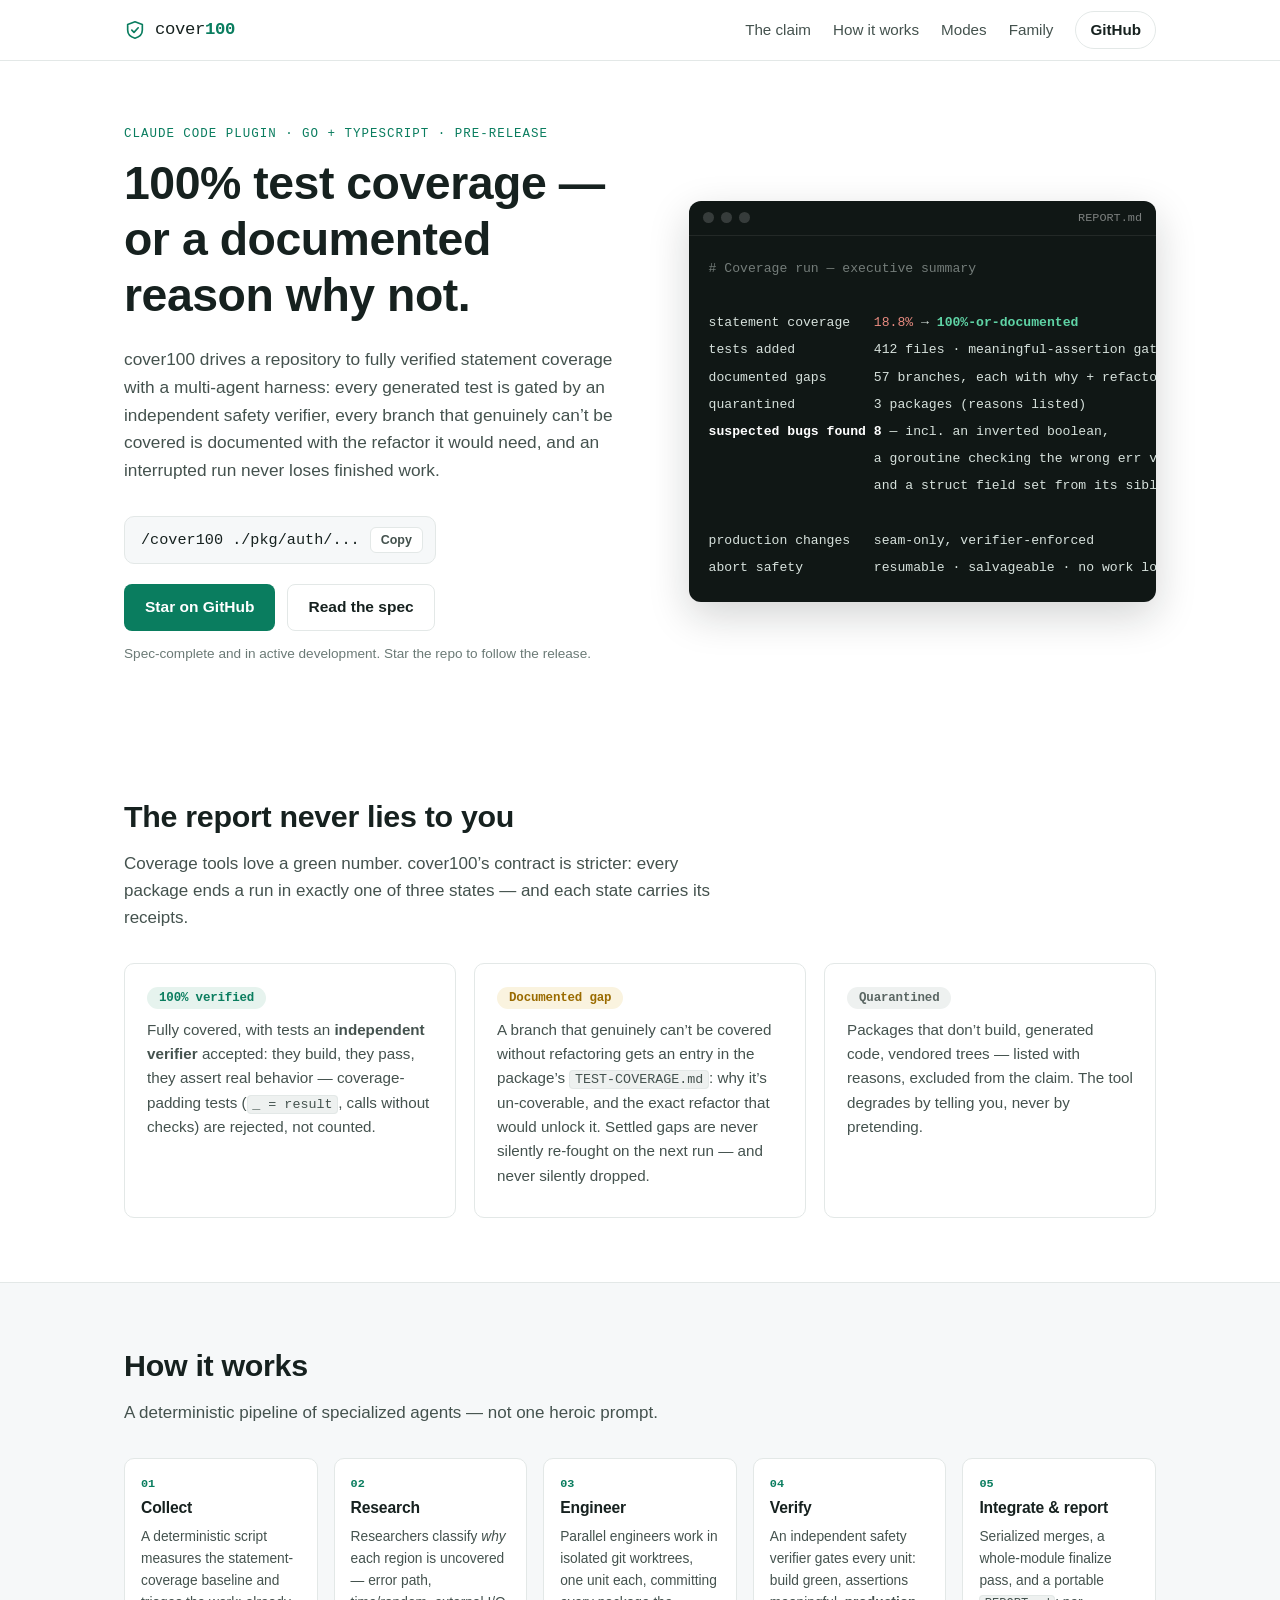
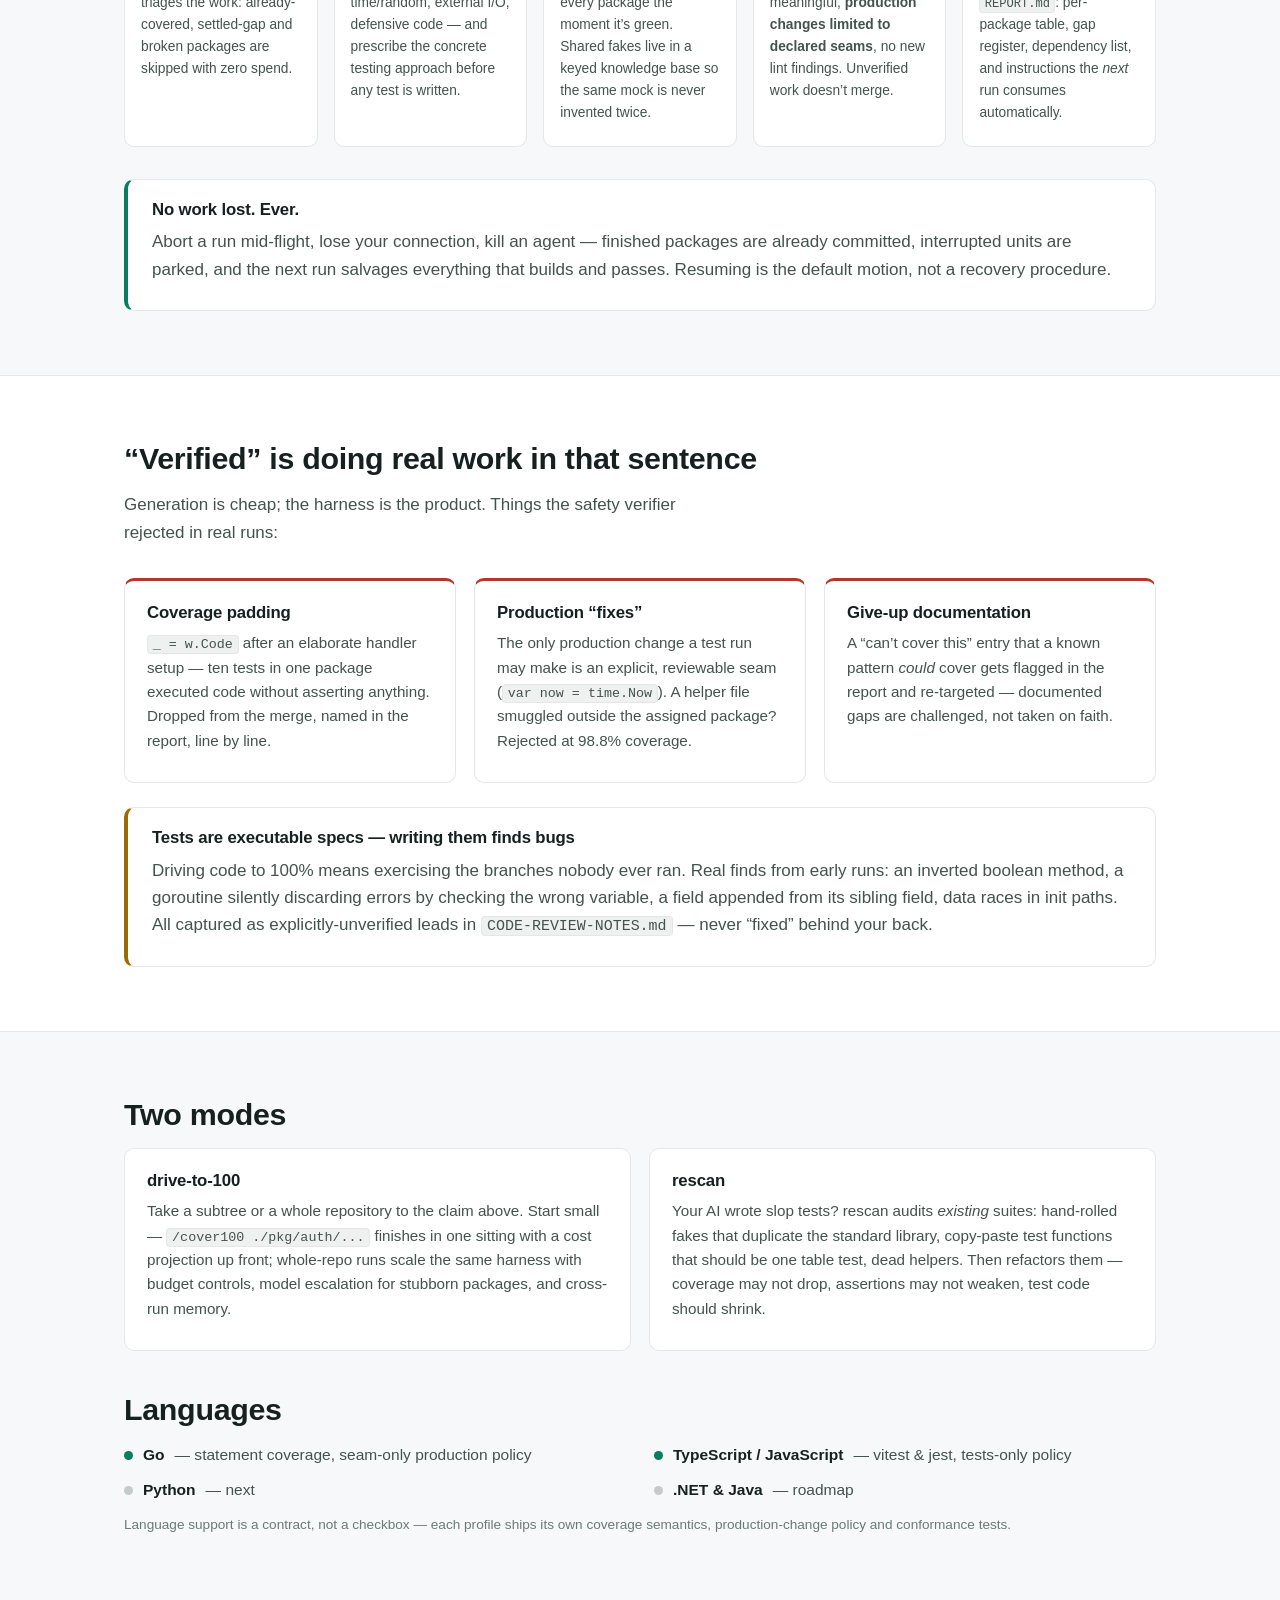
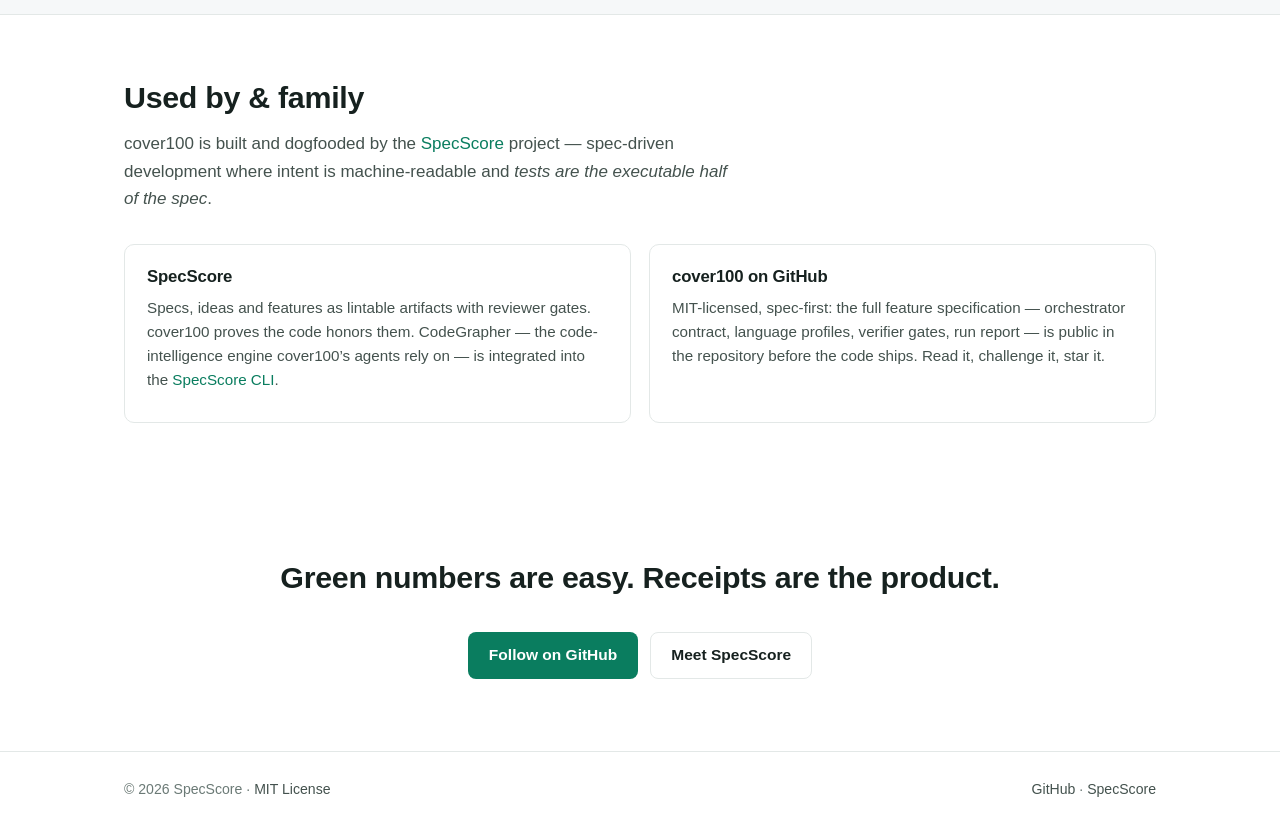
==== public/index.html @ 8962775b "feat: cover100.dev single-page promo site (Workers static assets) Light theme, system fonts + restra" ====
<!DOCTYPE html>
<html lang="en">
<head>
  <meta charset="utf-8" />
  <meta name="viewport" content="width=device-width, initial-scale=1" />
  <title>cover100 — 100% test coverage, or a documented reason why not</title>
  <meta name="description" content="cover100 is a Claude Code plugin that drives a repository to 100% verified statement coverage. Every test is gated by an independent safety verifier; every un-coverable branch is documented; aborted runs lose nothing. Go + TypeScript." />
  <meta name="color-scheme" content="light" />
  <link rel="icon" href="favicon.svg" type="image/svg+xml" />

  <!-- Open Graph / social -->
  <meta property="og:title" content="cover100 — 100% test coverage, or a documented reason why not" />
  <meta property="og:description" content="A Claude Code plugin that drives repos to verified 100% coverage: independent safety verifier, documented gaps, no-work-lost runs, honest reports. Go + TypeScript." />
  <meta property="og:type" content="website" />
  <meta property="og:url" content="https://cover100.dev" />

  <link rel="stylesheet" href="style.css" />
</head>
<body>
  <a class="skip-link" href="#main">Skip to content</a>

  <header class="site-header">
    <div class="container nav">
      <a class="brand" href="/" aria-label="cover100 home">
        <span class="brand-mark" aria-hidden="true">
          <svg width="22" height="22" viewBox="0 0 24 24" fill="none" stroke="currentColor" stroke-width="1.8" stroke-linecap="round" stroke-linejoin="round">
            <path d="M12 3l8 3v6c0 4.4-3.2 7.6-8 9-4.8-1.4-8-4.6-8-9V6l8-3z"/>
            <path d="M8.5 12.2l2.4 2.4 4.6-5"/>
          </svg>
        </span>
        <span class="brand-name">cover<strong>100</strong></span>
      </a>
      <nav class="nav-links" aria-label="Primary">
        <a href="#honest">The claim</a>
        <a href="#how">How it works</a>
        <a href="#modes">Modes</a>
        <a href="#family">Family</a>
        <a class="nav-cta" href="https://github.com/specscore/cover100">GitHub</a>
      </nav>
    </div>
  </header>

  <main id="main">

    <!-- HERO -->
    <section class="hero">
      <div class="container hero-grid">
        <div class="hero-copy">
          <p class="eyebrow">Claude Code plugin · Go + TypeScript · pre-release</p>
          <h1>100% test coverage — or a documented reason why not.</h1>
          <p class="lede">
            cover100 drives a repository to fully verified statement coverage with a
            multi-agent harness: every generated test is gated by an independent safety
            verifier, every branch that genuinely can&rsquo;t be covered is documented with the
            refactor it would need, and an interrupted run never loses finished work.
          </p>

          <div class="install-chip" role="group" aria-label="Invocation command">
            <code>/cover100 ./pkg/auth/...</code>
            <button class="copy-btn" type="button" data-copy="/cover100 ./pkg/auth/..." aria-label="Copy command">Copy</button>
          </div>

          <div class="hero-ctas">
            <a class="btn btn-primary" href="https://github.com/specscore/cover100">Star on GitHub</a>
            <a class="btn btn-ghost" href="https://github.com/specscore/cover100/tree/main/spec">Read the spec</a>
          </div>
          <p class="fine-print">Spec-complete and in active development. Star the repo to follow the release.</p>
        </div>

        <div class="hero-demo" aria-label="Example run report excerpt">
          <div class="terminal">
            <div class="terminal-bar" aria-hidden="true">
              <span></span><span></span><span></span>
              <em>REPORT.md</em>
            </div>
            <pre><code><span class="t-dim"># Coverage run — executive summary</span>

statement coverage   <span class="t-red">18.8%</span> → <span class="t-green">100%-or-documented</span>
tests added          412 files · meaningful-assertion gated
documented gaps      57 branches, each with why + refactor
quarantined          3 packages (reasons listed)
<span class="t-strong">suspected bugs found 8</span> — incl. an inverted boolean,
                     a goroutine checking the wrong err var,
                     and a struct field set from its sibling

production changes   seam-only, verifier-enforced
abort safety         resumable · salvageable · no work lost</code></pre>
          </div>
        </div>
      </div>
    </section>

    <!-- THE CLAIM -->
    <section id="honest" class="section">
      <div class="container">
        <h2>The report never lies to you</h2>
        <p class="section-lede">
          Coverage tools love a green number. cover100&rsquo;s contract is stricter: every
          package ends a run in exactly one of three states &mdash; and each state carries its
          receipts.
        </p>
        <div class="cards three">
          <article class="card">
            <h3><span class="badge badge-green">100% verified</span></h3>
            <p>
              Fully covered, with tests an <strong>independent verifier</strong> accepted:
              they build, they pass, they assert real behavior &mdash; coverage-padding tests
              (<code>_ = result</code>, calls without checks) are rejected, not counted.
            </p>
          </article>
          <article class="card">
            <h3><span class="badge badge-amber">Documented gap</span></h3>
            <p>
              A branch that genuinely can&rsquo;t be covered without refactoring gets an entry in
              the package&rsquo;s <code>TEST-COVERAGE.md</code>: why it&rsquo;s un-coverable, and the
              exact refactor that would unlock it. Settled gaps are never silently re-fought
              on the next run &mdash; and never silently dropped.
            </p>
          </article>
          <article class="card">
            <h3><span class="badge badge-gray">Quarantined</span></h3>
            <p>
              Packages that don&rsquo;t build, generated code, vendored trees &mdash; listed with
              reasons, excluded from the claim. The tool degrades by telling you, never by
              pretending.
            </p>
          </article>
        </div>
      </div>
    </section>

    <!-- HOW IT WORKS -->
    <section id="how" class="section section-alt">
      <div class="container">
        <h2>How it works</h2>
        <p class="section-lede">
          A deterministic pipeline of specialized agents &mdash; not one heroic prompt.
        </p>
        <ol class="pipeline">
          <li>
            <h3>Collect</h3>
            <p>A deterministic script measures the statement-coverage baseline and triages the work: already-covered, settled-gap and broken packages are skipped with zero spend.</p>
          </li>
          <li>
            <h3>Research</h3>
            <p>Researchers classify <em>why</em> each region is uncovered &mdash; error path, time/random, external&nbsp;I/O, defensive code &mdash; and prescribe the concrete testing approach before any test is written.</p>
          </li>
          <li>
            <h3>Engineer</h3>
            <p>Parallel engineers work in isolated git worktrees, one unit each, committing every package the moment it&rsquo;s green. Shared fakes live in a keyed knowledge base so the same mock is never invented twice.</p>
          </li>
          <li>
            <h3>Verify</h3>
            <p>An independent safety verifier gates every unit: build green, assertions meaningful, <strong>production changes limited to declared seams</strong>, no new lint findings. Unverified work doesn&rsquo;t merge.</p>
          </li>
          <li>
            <h3>Integrate &amp; report</h3>
            <p>Serialized merges, a whole-module finalize pass, and a portable <code>REPORT.md</code>: per-package table, gap register, dependency list, and instructions the <em>next</em> run consumes automatically.</p>
          </li>
        </ol>

        <div class="callout">
          <h3>No work lost. Ever.</h3>
          <p>
            Abort a run mid-flight, lose your connection, kill an agent &mdash; finished
            packages are already committed, interrupted units are parked, and the next run
            salvages everything that builds and passes. Resuming is the default motion, not
            a recovery procedure.
          </p>
        </div>
      </div>
    </section>

    <!-- WHAT THE VERIFIER REJECTS -->
    <section class="section">
      <div class="container">
        <h2>&ldquo;Verified&rdquo; is doing real work in that sentence</h2>
        <p class="section-lede">
          Generation is cheap; the harness is the product. Things the safety verifier
          rejected in real runs:
        </p>
        <div class="cards three">
          <article class="card card-reject">
            <h3>Coverage padding</h3>
            <p><code>_ = w.Code</code> after an elaborate handler setup &mdash; ten tests in one
            package executed code without asserting anything. Dropped from the merge, named
            in the report, line by line.</p>
          </article>
          <article class="card card-reject">
            <h3>Production &ldquo;fixes&rdquo;</h3>
            <p>The only production change a test run may make is an explicit, reviewable
            seam (<code>var now = time.Now</code>). A helper file smuggled outside the
            assigned package? Rejected at 98.8% coverage.</p>
          </article>
          <article class="card card-reject">
            <h3>Give-up documentation</h3>
            <p>A &ldquo;can&rsquo;t cover this&rdquo; entry that a known pattern <em>could</em> cover gets
            flagged in the report and re-targeted &mdash; documented gaps are challenged, not
            taken on faith.</p>
          </article>
        </div>

        <div class="callout callout-bugs">
          <h3>Tests are executable specs &mdash; writing them finds bugs</h3>
          <p>
            Driving code to 100% means exercising the branches nobody ever ran. Real finds
            from early runs: an inverted boolean method, a goroutine silently discarding
            errors by checking the wrong variable, a field appended from its sibling field,
            data races in init paths. All captured as explicitly-unverified leads in
            <code>CODE-REVIEW-NOTES.md</code> &mdash; never &ldquo;fixed&rdquo; behind your back.
          </p>
        </div>
      </div>
    </section>

    <!-- MODES -->
    <section id="modes" class="section section-alt">
      <div class="container">
        <h2>Two modes</h2>
        <div class="cards two">
          <article class="card">
            <h3>drive-to-100</h3>
            <p>
              Take a subtree or a whole repository to the claim above. Start small &mdash;
              <code>/cover100 ./pkg/auth/...</code> finishes in one sitting with a cost
              projection up front; whole-repo runs scale the same harness with budget
              controls, model escalation for stubborn packages, and cross-run memory.
            </p>
          </article>
          <article class="card">
            <h3>rescan</h3>
            <p>
              Your AI wrote slop tests? rescan audits <em>existing</em> suites: hand-rolled
              fakes that duplicate the standard library, copy-paste test functions that
              should be one table test, dead helpers. Then refactors them &mdash; coverage may
              not drop, assertions may not weaken, test code should shrink.
            </p>
          </article>
        </div>

        <h2 class="mt">Languages</h2>
        <div class="lang-row">
          <div class="lang"><span class="lang-dot ok"></span><strong>Go</strong> — statement coverage, seam-only production policy</div>
          <div class="lang"><span class="lang-dot ok"></span><strong>TypeScript / JavaScript</strong> — vitest &amp; jest, tests-only policy</div>
          <div class="lang"><span class="lang-dot soon"></span><strong>Python</strong> — next</div>
          <div class="lang"><span class="lang-dot soon"></span><strong>.NET &amp; Java</strong> — roadmap</div>
        </div>
        <p class="fine-print">Language support is a contract, not a checkbox — each profile ships its own coverage semantics, production-change policy and conformance tests.</p>
      </div>
    </section>

    <!-- FAMILY / USED BY -->
    <section id="family" class="section">
      <div class="container">
        <h2>Used by &amp; family</h2>
        <p class="section-lede">
          cover100 is built and dogfooded by the <a href="https://specscore.md/">SpecScore</a>
          project &mdash; spec-driven development where intent is machine-readable and
          <em>tests are the executable half of the spec</em>.
        </p>
        <div class="cards two">
          <article class="card">
            <h3><a href="https://specscore.md/">SpecScore</a></h3>
            <p>
              Specs, ideas and features as lintable artifacts with reviewer gates.
              cover100 proves the code honors them. CodeGrapher &mdash; the code-intelligence
              engine cover100&rsquo;s agents rely on &mdash; is integrated into the
              <a href="https://specscore.md/cli/">SpecScore CLI</a>.
            </p>
          </article>
          <article class="card">
            <h3><a href="https://github.com/specscore/cover100">cover100 on GitHub</a></h3>
            <p>
              MIT-licensed, spec-first: the full feature specification &mdash; orchestrator
              contract, language profiles, verifier gates, run report &mdash; is public in the
              repository before the code ships. Read it, challenge it, star it.
            </p>
          </article>
        </div>
      </div>
    </section>

    <!-- BOTTOM CTA -->
    <section class="section section-cta">
      <div class="container center">
        <h2>Green numbers are easy. Receipts are the product.</h2>
        <div class="hero-ctas center">
          <a class="btn btn-primary" href="https://github.com/specscore/cover100">Follow on GitHub</a>
          <a class="btn btn-ghost" href="https://specscore.md/">Meet SpecScore</a>
        </div>
      </div>
    </section>

  </main>

  <footer class="site-footer">
    <div class="container footer-grid">
      <p>© 2026 SpecScore · <a href="https://github.com/specscore/cover100/blob/main/LICENSE">MIT License</a></p>
      <p>
        <a href="https://github.com/specscore/cover100">GitHub</a> ·
        <a href="https://specscore.md/">SpecScore</a>
      </p>
    </div>
  </footer>

  <script src="script.js"></script>
</body>
</html>
---- public/style.css ----
/* cover100.dev — light theme, system fonts, restrained monospace */

:root {
  --bg: #ffffff;
  --bg-alt: #f6f8f9;
  --ink: #16211f;
  --ink-soft: #44524e;
  --ink-faint: #6b7a76;
  --line: #e3e8e7;
  --accent: #0a7d5f;        /* deep green — coverage without the neon */
  --accent-ink: #ffffff;
  --accent-soft: #e6f3ee;
  --amber: #9a6b00;
  --amber-soft: #faf3df;
  --red: #b3372f;
  --gray-badge: #5a6663;
  --gray-soft: #eef1f0;
  --term-bg: #101715;
  --term-ink: #d7e2dd;
  --radius: 10px;
  --font-sans: -apple-system, BlinkMacSystemFont, "Segoe UI", Roboto, "Helvetica Neue", Arial, sans-serif;
  --font-mono: ui-monospace, SFMono-Regular, "SF Mono", Menlo, Consolas, "Liberation Mono", monospace;
}

* { box-sizing: border-box; }

html { scroll-behavior: smooth; }

body {
  margin: 0;
  font-family: var(--font-sans);
  font-size: 17px;
  line-height: 1.6;
  color: var(--ink);
  background: var(--bg);
  -webkit-font-smoothing: antialiased;
}

code {
  font-family: var(--font-mono);
  font-size: 0.88em;
  background: var(--gray-soft);
  border: 1px solid var(--line);
  border-radius: 4px;
  padding: 0.08em 0.35em;
}

a { color: var(--accent); text-decoration: none; }
a:hover { text-decoration: underline; }

h1, h2, h3 { line-height: 1.2; margin: 0 0 0.5em; letter-spacing: -0.01em; }
h1 { font-size: clamp(1.9rem, 4.2vw, 2.9rem); font-weight: 750; }
h2 { font-size: clamp(1.4rem, 2.6vw, 1.9rem); font-weight: 700; }
h3 { font-size: 1.05rem; font-weight: 650; }

p { margin: 0 0 1em; }

.container { max-width: 1080px; margin: 0 auto; padding: 0 24px; }
.center { text-align: center; }
.mt { margin-top: 2.5rem; }

.skip-link {
  position: absolute; left: -9999px; top: 0;
  background: var(--ink); color: #fff; padding: 8px 14px; z-index: 100;
}
.skip-link:focus { left: 0; }

/* ---------- header ---------- */

.site-header {
  position: sticky; top: 0; z-index: 50;
  background: rgba(255, 255, 255, 0.92);
  backdrop-filter: blur(8px);
  border-bottom: 1px solid var(--line);
}

.nav { display: flex; align-items: center; justify-content: space-between; height: 60px; }

.brand { display: inline-flex; align-items: center; gap: 9px; color: var(--ink); font-size: 1.08rem; }
.brand:hover { text-decoration: none; }
.brand-mark { color: var(--accent); display: inline-flex; }
.brand-name { font-family: var(--font-mono); letter-spacing: -0.02em; }
.brand-name strong { color: var(--accent); font-weight: 700; }

.nav-links { display: flex; align-items: center; gap: 22px; font-size: 0.95rem; }
.nav-links a { color: var(--ink-soft); }
.nav-links a:hover { color: var(--ink); text-decoration: none; }

.nav-cta {
  border: 1px solid var(--line);
  border-radius: 999px;
  padding: 6px 14px;
  color: var(--ink) !important;
  font-weight: 600;
}
.nav-cta:hover { border-color: var(--accent); color: var(--accent) !important; }

/* ---------- hero ---------- */

.hero { padding: 64px 0 56px; }

.hero-grid {
  display: grid;
  grid-template-columns: minmax(0, 1.05fr) minmax(0, 0.95fr);
  gap: 48px;
  align-items: center;
}

.eyebrow {
  font-family: var(--font-mono);
  font-size: 0.78rem;
  text-transform: uppercase;
  letter-spacing: 0.08em;
  color: var(--accent);
  margin-bottom: 0.9em;
}

.lede { font-size: 1.08rem; color: var(--ink-soft); max-width: 56ch; }

.install-chip {
  display: inline-flex; align-items: center; gap: 10px;
  margin: 14px 0 20px;
  border: 1px solid var(--line);
  border-radius: var(--radius);
  background: var(--bg-alt);
  padding: 10px 12px 10px 16px;
}
.install-chip code {
  background: none; border: none; padding: 0;
  font-size: 0.95rem; color: var(--ink);
}
.copy-btn {
  font: 600 0.78rem var(--font-sans);
  color: var(--ink-soft);
  background: #fff;
  border: 1px solid var(--line);
  border-radius: 6px;
  padding: 5px 10px;
  cursor: pointer;
}
.copy-btn:hover { border-color: var(--accent); color: var(--accent); }
.copy-btn.copied { border-color: var(--accent); color: var(--accent); }

.hero-ctas { display: flex; gap: 12px; flex-wrap: wrap; }
.hero-ctas.center { justify-content: center; }

.btn {
  display: inline-block;
  border-radius: 8px;
  padding: 10px 20px;
  font-weight: 600;
  font-size: 0.97rem;
  border: 1px solid transparent;
}
.btn:hover { text-decoration: none; }
.btn-primary { background: var(--accent); color: var(--accent-ink); }
.btn-primary:hover { background: #086a51; }
.btn-ghost { border-color: var(--line); color: var(--ink); }
.btn-ghost:hover { border-color: var(--accent); color: var(--accent); }

.fine-print { font-size: 0.85rem; color: var(--ink-faint); margin-top: 12px; }

/* ---------- terminal card ---------- */

.terminal {
  background: var(--term-bg);
  border-radius: 12px;
  box-shadow: 0 14px 40px rgba(16, 23, 21, 0.18);
  overflow: hidden;
}

.terminal-bar {
  display: flex; align-items: center; gap: 7px;
  padding: 10px 14px;
  border-bottom: 1px solid rgba(255, 255, 255, 0.08);
}
.terminal-bar span {
  width: 11px; height: 11px; border-radius: 50%;
  background: rgba(255, 255, 255, 0.16);
}
.terminal-bar em {
  margin-left: auto;
  font: 0.74rem var(--font-mono);
  font-style: normal;
  color: rgba(255, 255, 255, 0.45);
}

.terminal pre {
  margin: 0;
  padding: 18px 20px 22px;
  overflow-x: auto;
}
.terminal code {
  background: none; border: none; padding: 0;
  font-family: var(--font-mono);
  font-size: 0.82rem;
  line-height: 1.65;
  color: var(--term-ink);
  white-space: pre;
}

.t-dim { color: rgba(215, 226, 221, 0.5); }
.t-green { color: #5fd3a5; font-weight: 600; }
.t-red { color: #e98b80; }
.t-strong { color: #fff; font-weight: 600; }

/* ---------- sections ---------- */

.section { padding: 64px 0; }
.section-alt { background: var(--bg-alt); border-top: 1px solid var(--line); border-bottom: 1px solid var(--line); }
.section-lede { color: var(--ink-soft); max-width: 64ch; margin-bottom: 2rem; }

/* ---------- cards ---------- */

.cards { display: grid; gap: 18px; }
.cards.three { grid-template-columns: repeat(3, minmax(0, 1fr)); }
.cards.two { grid-template-columns: repeat(2, minmax(0, 1fr)); }

.card {
  background: #fff;
  border: 1px solid var(--line);
  border-radius: var(--radius);
  padding: 22px 22px 14px;
}
.card p { color: var(--ink-soft); font-size: 0.95rem; }
.card h3 a { color: var(--ink); }
.card h3 a:hover { color: var(--accent); }

.card-reject { border-top: 3px solid var(--red); }

.badge {
  display: inline-block;
  font: 600 0.78rem var(--font-mono);
  border-radius: 999px;
  padding: 4px 12px;
}
.badge-green { background: var(--accent-soft); color: var(--accent); }
.badge-amber { background: var(--amber-soft); color: var(--amber); }
.badge-gray  { background: var(--gray-soft); color: var(--gray-badge); }

/* ---------- pipeline ---------- */

.pipeline {
  list-style: none;
  counter-reset: step;
  margin: 0 0 2rem;
  padding: 0;
  display: grid;
  grid-template-columns: repeat(5, minmax(0, 1fr));
  gap: 16px;
}

.pipeline li {
  counter-increment: step;
  background: #fff;
  border: 1px solid var(--line);
  border-radius: var(--radius);
  padding: 18px 16px 8px;
  position: relative;
}

.pipeline li::before {
  content: counter(step, decimal-leading-zero);
  font: 600 0.74rem var(--font-mono);
  color: var(--accent);
  display: block;
  margin-bottom: 8px;
}

.pipeline h3 { font-size: 0.98rem; }
.pipeline p { font-size: 0.86rem; color: var(--ink-soft); }

/* ---------- callouts ---------- */

.callout {
  border: 1px solid var(--line);
  border-left: 4px solid var(--accent);
  border-radius: var(--radius);
  background: #fff;
  padding: 20px 24px 10px;
}
.callout p { color: var(--ink-soft); }
.callout-bugs { margin-top: 24px; border-left-color: var(--amber); }

/* ---------- languages ---------- */

.lang-row { display: grid; grid-template-columns: repeat(2, minmax(0, 1fr)); gap: 10px 28px; margin-bottom: 10px; }
.lang { display: flex; align-items: center; gap: 10px; color: var(--ink-soft); font-size: 0.97rem; }
.lang strong { color: var(--ink); }
.lang-dot { width: 9px; height: 9px; border-radius: 50%; flex: none; }
.lang-dot.ok { background: var(--accent); }
.lang-dot.soon { background: #c4ccc9; }

/* ---------- bottom CTA / footer ---------- */

.section-cta { padding: 72px 0; }
.section-cta h2 { margin-bottom: 1.2em; }

.site-footer {
  border-top: 1px solid var(--line);
  padding: 26px 0;
  font-size: 0.88rem;
  color: var(--ink-faint);
}
.footer-grid { display: flex; justify-content: space-between; gap: 16px; flex-wrap: wrap; }
.site-footer p { margin: 0; }
.site-footer a { color: var(--ink-soft); }

/* ---------- responsive ---------- */

@media (max-width: 920px) {
  .hero-grid { grid-template-columns: 1fr; gap: 36px; }
  .pipeline { grid-template-columns: repeat(2, minmax(0, 1fr)); }
  .cards.three { grid-template-columns: 1fr; }
  .cards.two { grid-template-columns: 1fr; }
}

@media (max-width: 560px) {
  .nav-links a:not(.nav-cta) { display: none; }
  .pipeline { grid-template-columns: 1fr; }
  .lang-row { grid-template-columns: 1fr; }
  .install-chip { width: 100%; justify-content: space-between; }
}
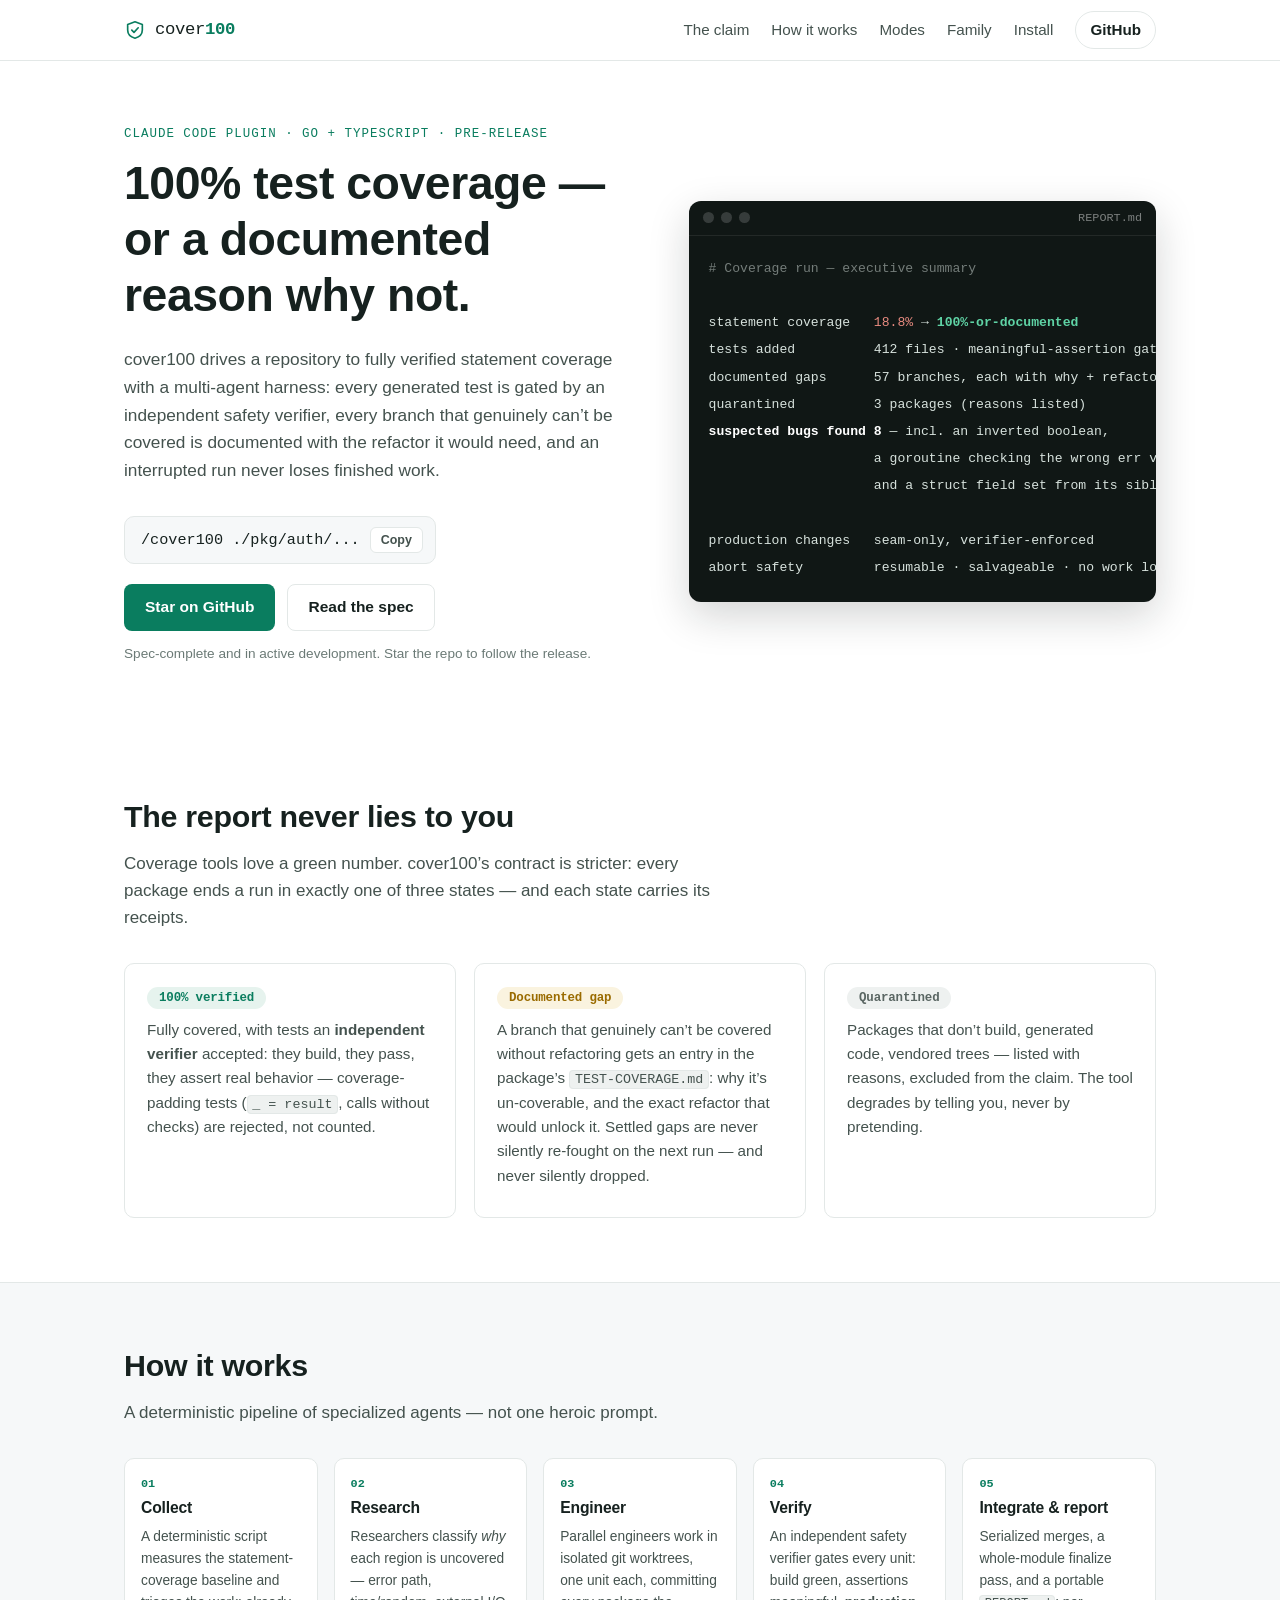
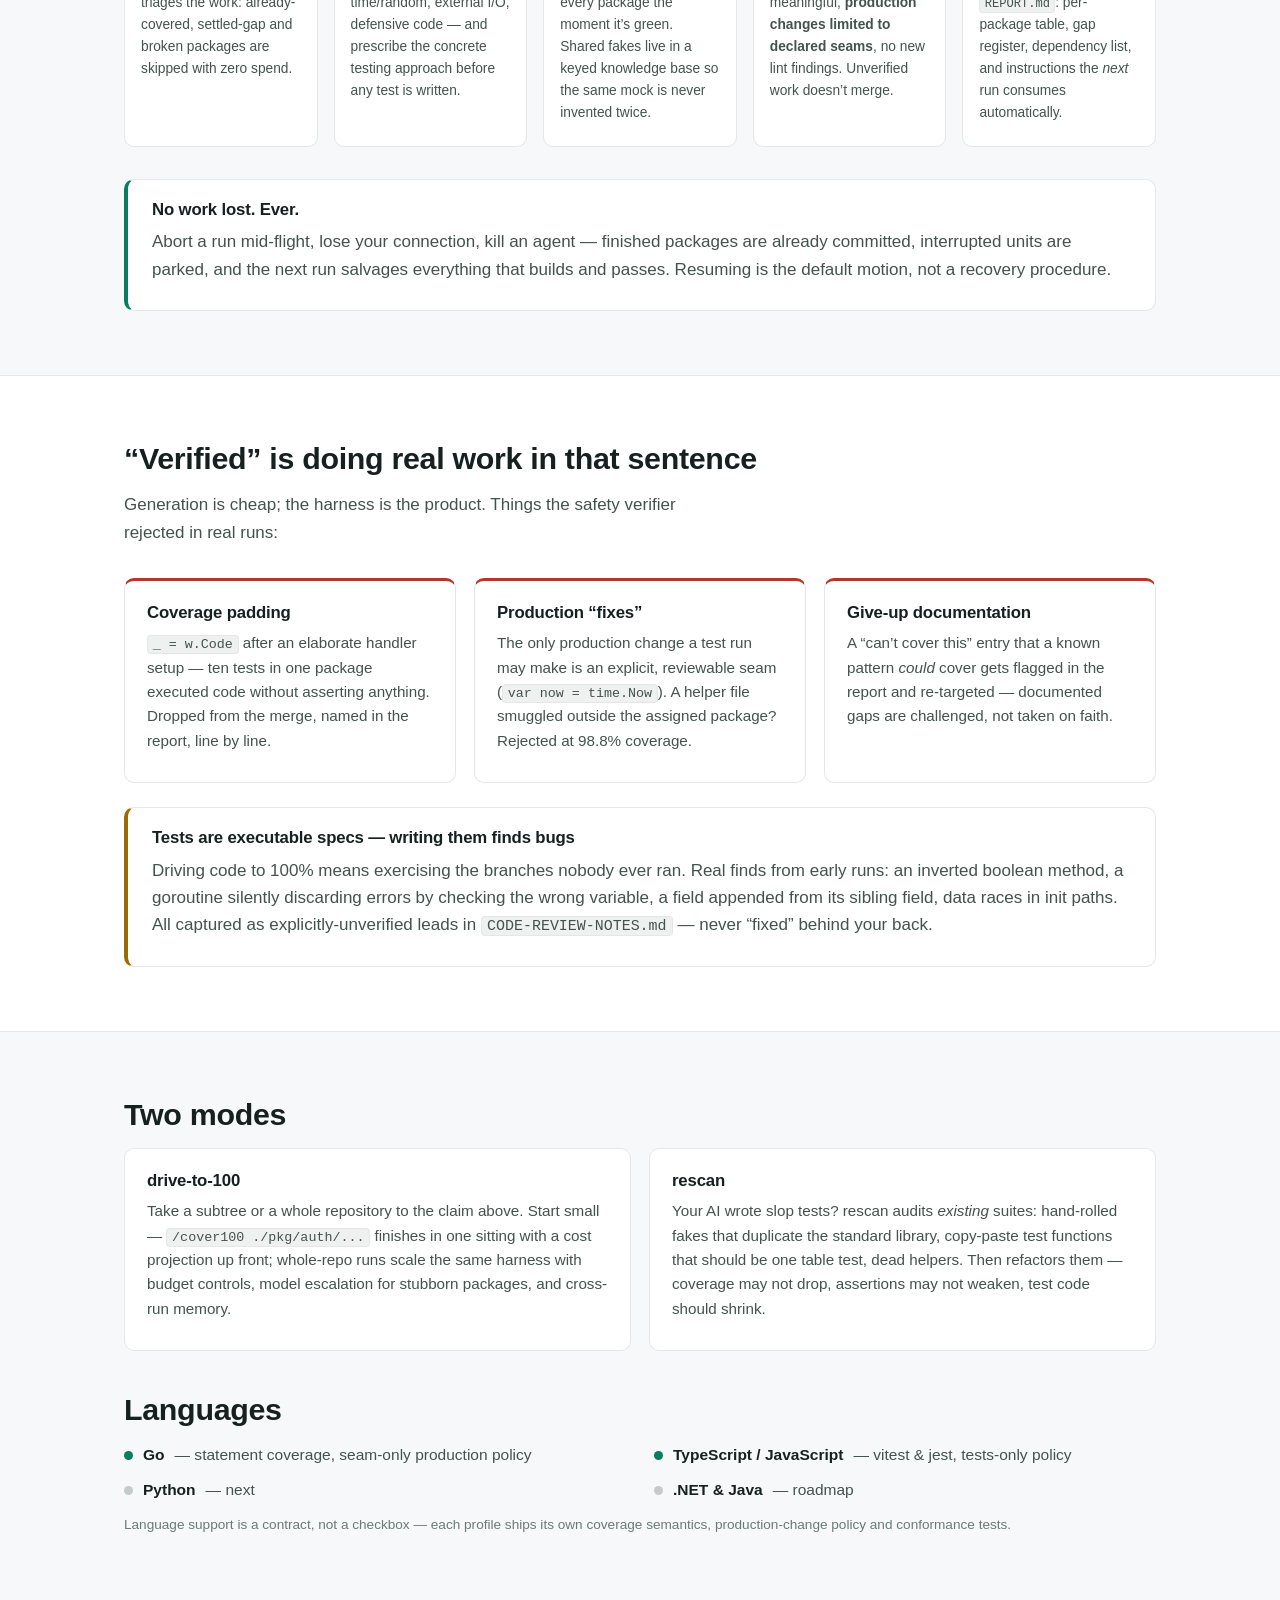
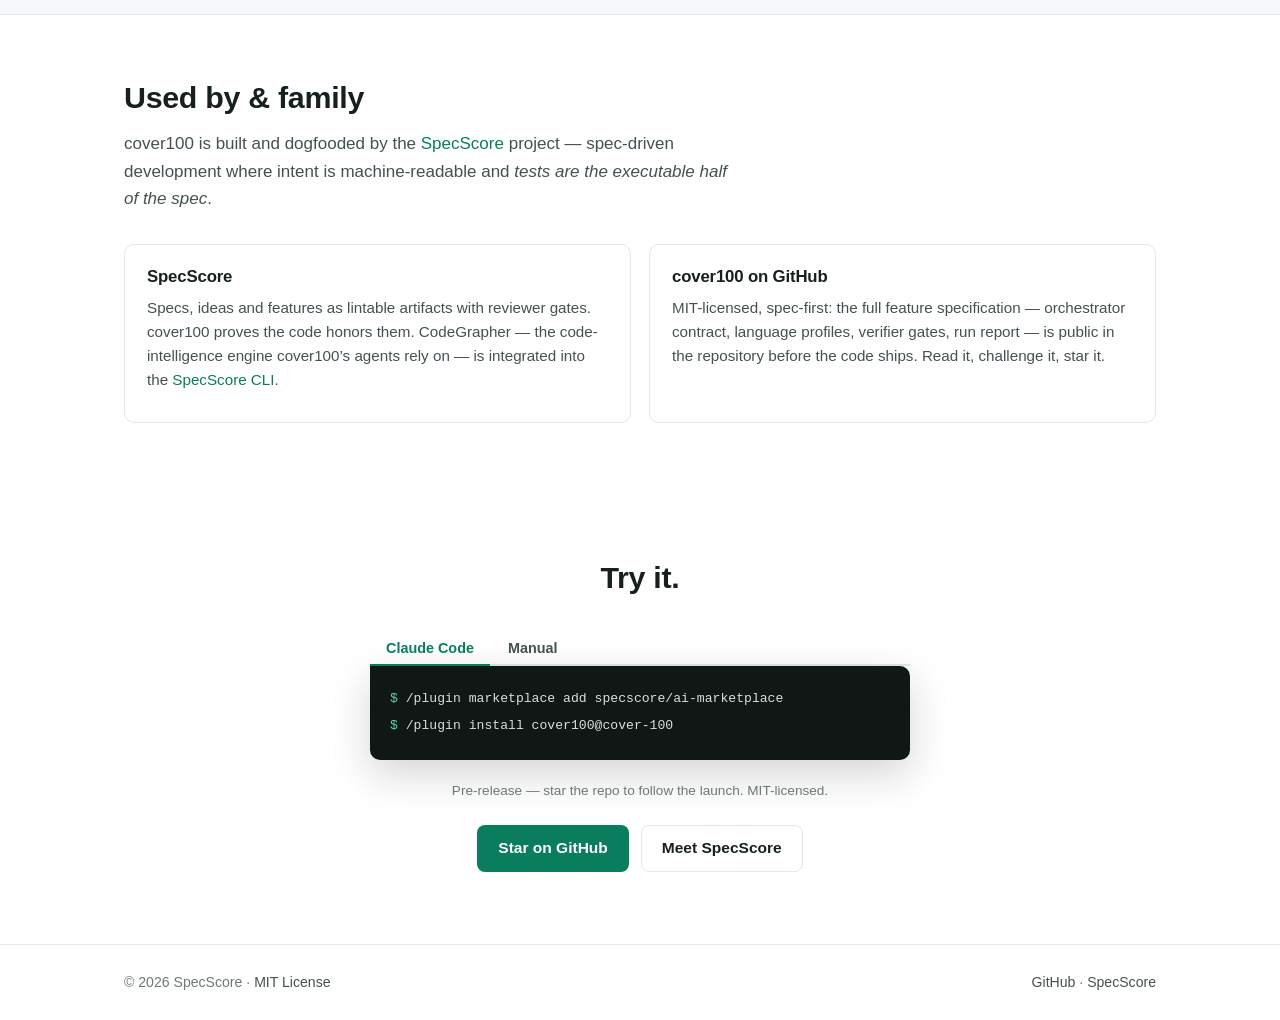
==== commit 815e7077: "feat: add tabbed install section to landing Co-Authored-By: Claude Sonnet 4.6 <noreply@anthropic.com" ====
--- a/public/index.html
+++ b/public/index.html
@@ -35,7 +35,8 @@
         <a href="#how">How it works</a>
         <a href="#modes">Modes</a>
         <a href="#family">Family</a>
-        <a class="nav-cta" href="https://github.com/specscore/cover100">GitHub</a>
+        <a href="#install">Install</a>
+        <a class="nav-cta" href="https://github.com/cover-100/cover100ai">GitHub</a>
       </nav>
     </div>
   </header>
@@ -61,8 +62,8 @@
           </div>
 
           <div class="hero-ctas">
-            <a class="btn btn-primary" href="https://github.com/specscore/cover100">Star on GitHub</a>
-            <a class="btn btn-ghost" href="https://github.com/specscore/cover100/tree/main/spec">Read the spec</a>
+            <a class="btn btn-primary" href="https://github.com/cover-100/cover100ai">Star on GitHub</a>
+            <a class="btn btn-ghost" href="https://github.com/cover-100/cover100ai/tree/main/spec">Read the spec</a>
           </div>
           <p class="fine-print">Spec-complete and in active development. Star the repo to follow the release.</p>
         </div>
@@ -269,7 +270,7 @@
             </p>
           </article>
           <article class="card">
-            <h3><a href="https://github.com/specscore/cover100">cover100 on GitHub</a></h3>
+            <h3><a href="https://github.com/cover-100/cover100ai">cover100 on GitHub</a></h3>
             <p>
               MIT-licensed, spec-first: the full feature specification &mdash; orchestrator
               contract, language profiles, verifier gates, run report &mdash; is public in the
@@ -280,12 +281,32 @@
       </div>
     </section>
 
-    <!-- BOTTOM CTA -->
-    <section class="section section-cta">
+    <!-- INSTALL -->
+    <section class="section section-cta" id="install">
       <div class="container center">
-        <h2>Green numbers are easy. Receipts are the product.</h2>
-        <div class="hero-ctas center">
-          <a class="btn btn-primary" href="https://github.com/specscore/cover100">Follow on GitHub</a>
+        <h2>Try it.</h2>
+        <div class="install-block">
+          <div class="qs-tabs" role="tablist" aria-label="Install method">
+            <button type="button" role="tab" id="qs-tab-claude" aria-controls="qs-panel-claude" aria-selected="true" tabindex="0" class="qs-tab is-active" data-tab="claude">Claude Code</button>
+            <button type="button" role="tab" id="qs-tab-manual" aria-controls="qs-panel-manual" aria-selected="false" tabindex="-1" class="qs-tab" data-tab="manual">Manual</button>
+          </div>
+          <div id="qs-panel-claude" role="tabpanel" aria-labelledby="qs-tab-claude" class="qs-panel is-active" data-panel="claude">
+            <div class="terminal qs-terminal">
+              <pre><code><span class="prompt">$</span> /plugin marketplace add specscore/ai-marketplace
+<span class="prompt">$</span> /plugin install cover100@cover-100</code></pre>
+            </div>
+          </div>
+          <div id="qs-panel-manual" role="tabpanel" aria-labelledby="qs-tab-manual" class="qs-panel" data-panel="manual" hidden>
+            <div class="terminal qs-terminal">
+              <pre><code><span class="prompt">$</span> git clone https://github.com/cover-100/cover100ai
+<span class="prompt">$</span> cp -r cover100ai/skills ~/.claude/skills/</code></pre>
+            </div>
+            <p class="qs-note">Copy the <code>skills/</code> directory into your Claude Code skills folder. See the <a href="https://github.com/cover-100/cover100ai">README</a> for the full setup including codegraph.</p>
+          </div>
+        </div>
+        <p class="fine-print">Pre-release &mdash; star the repo to follow the launch. MIT-licensed.</p>
+        <div class="hero-ctas center" style="margin-top:1.5rem;">
+          <a class="btn btn-primary" href="https://github.com/cover-100/cover100ai">Star on GitHub</a>
           <a class="btn btn-ghost" href="https://specscore.md/">Meet SpecScore</a>
         </div>
       </div>
@@ -295,9 +316,9 @@
 
   <footer class="site-footer">
     <div class="container footer-grid">
-      <p>© 2026 SpecScore · <a href="https://github.com/specscore/cover100/blob/main/LICENSE">MIT License</a></p>
+      <p>© 2026 SpecScore · <a href="https://github.com/cover-100/cover100ai/blob/main/LICENSE">MIT License</a></p>
       <p>
-        <a href="https://github.com/specscore/cover100">GitHub</a> ·
+        <a href="https://github.com/cover-100/cover100ai">GitHub</a> ·
         <a href="https://specscore.md/">SpecScore</a>
       </p>
     </div>
--- a/public/style.css
+++ b/public/style.css
@@ -291,6 +291,50 @@
 .lang-dot.ok { background: var(--accent); }
 .lang-dot.soon { background: #c4ccc9; }
 
+/* ---------- install / qs tabs ---------- */
+
+.install-block {
+  max-width: 540px;
+  margin: 2rem auto 1.2rem;
+  text-align: left;
+}
+
+.qs-tabs {
+  display: flex;
+  gap: 2px;
+  border-bottom: 2px solid var(--line);
+}
+
+.qs-tab {
+  font: 600 0.9rem var(--font-sans);
+  color: var(--ink-soft);
+  background: none;
+  border: none;
+  border-bottom: 2px solid transparent;
+  margin-bottom: -2px;
+  padding: 8px 16px;
+  cursor: pointer;
+  border-radius: 4px 4px 0 0;
+  transition: color 0.12s;
+}
+.qs-tab:hover { color: var(--ink); }
+.qs-tab.is-active { color: var(--accent); border-bottom-color: var(--accent); }
+
+.qs-panel { display: none; }
+.qs-panel.is-active { display: block; }
+
+.qs-terminal { border-radius: 0 var(--radius) var(--radius) var(--radius) !important; }
+
+.prompt { color: #5fd3a5; user-select: none; }
+
+.qs-note {
+  font-size: 0.88rem;
+  color: var(--ink-faint);
+  margin: 10px 0 0;
+}
+.qs-note a { color: var(--ink-soft); }
+.qs-note code { font-size: 0.85em; }
+
 /* ---------- bottom CTA / footer ---------- */
 
 .section-cta { padding: 72px 0; }
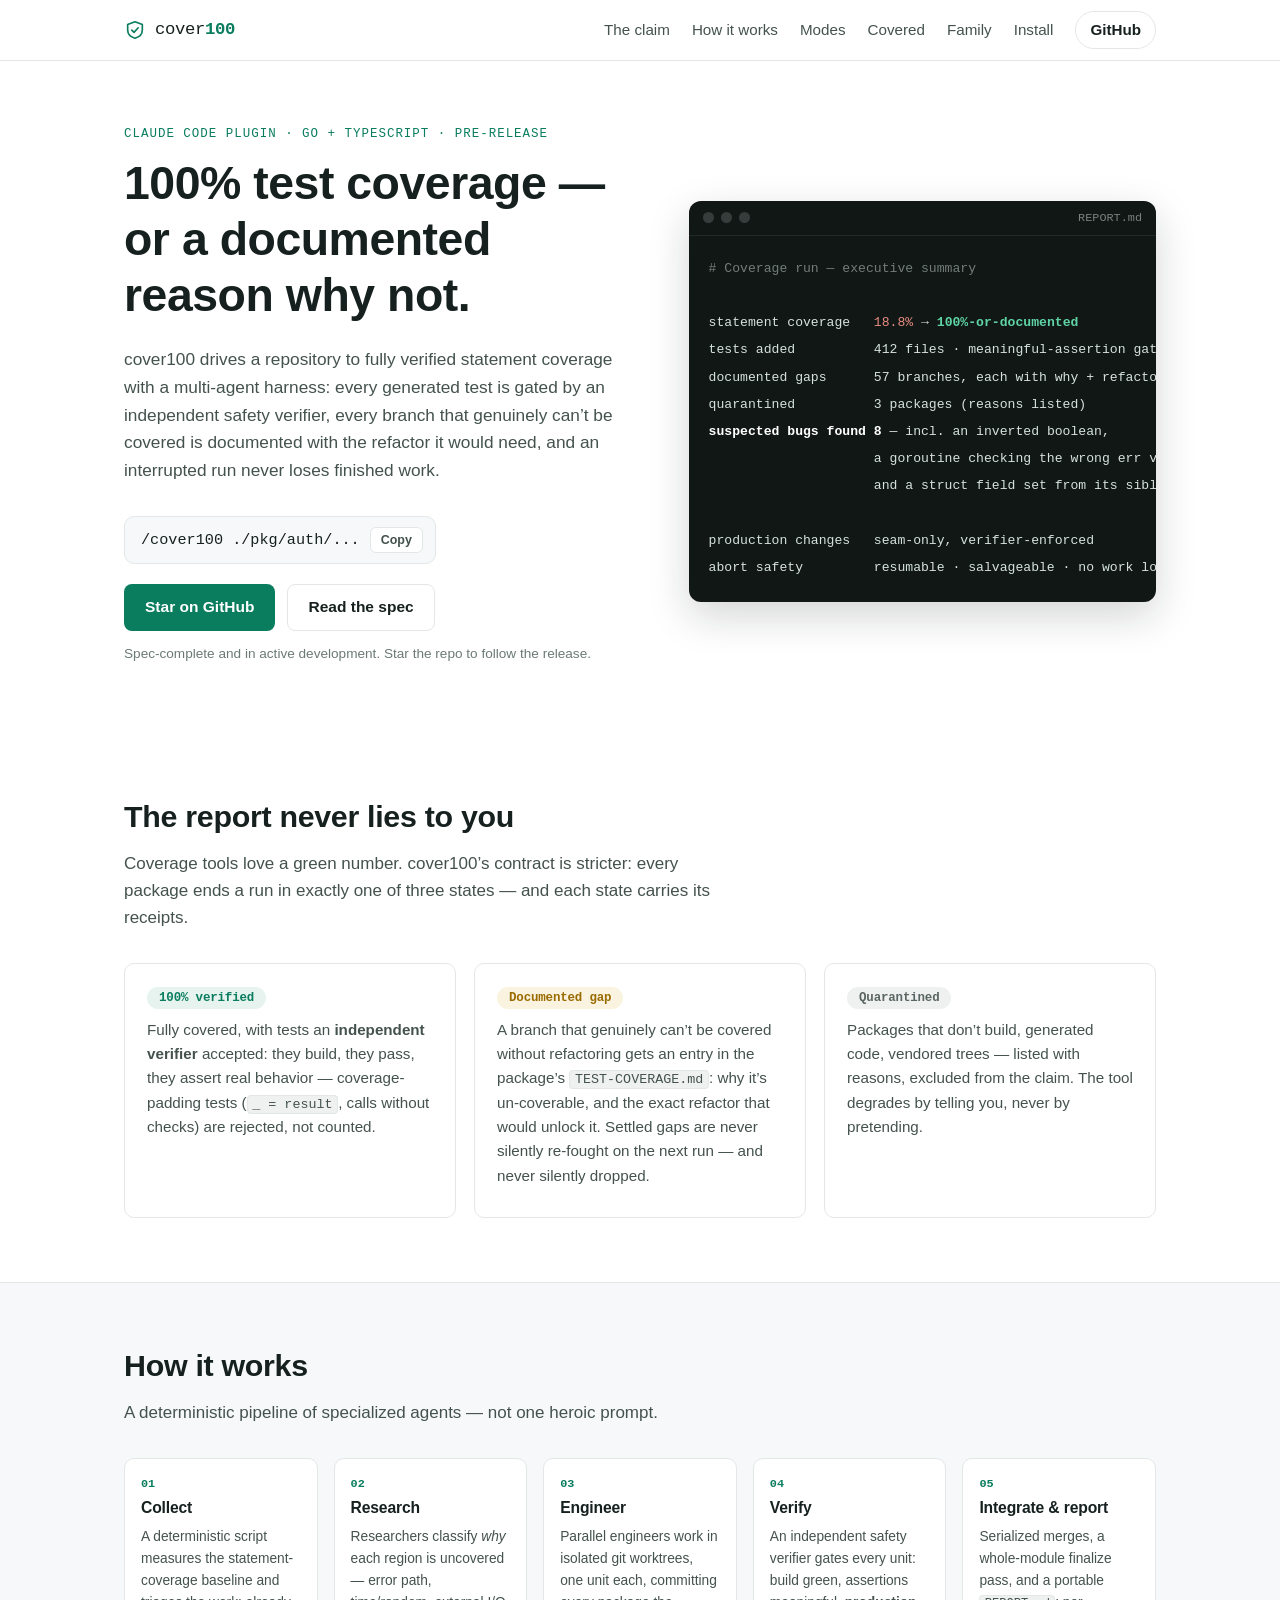
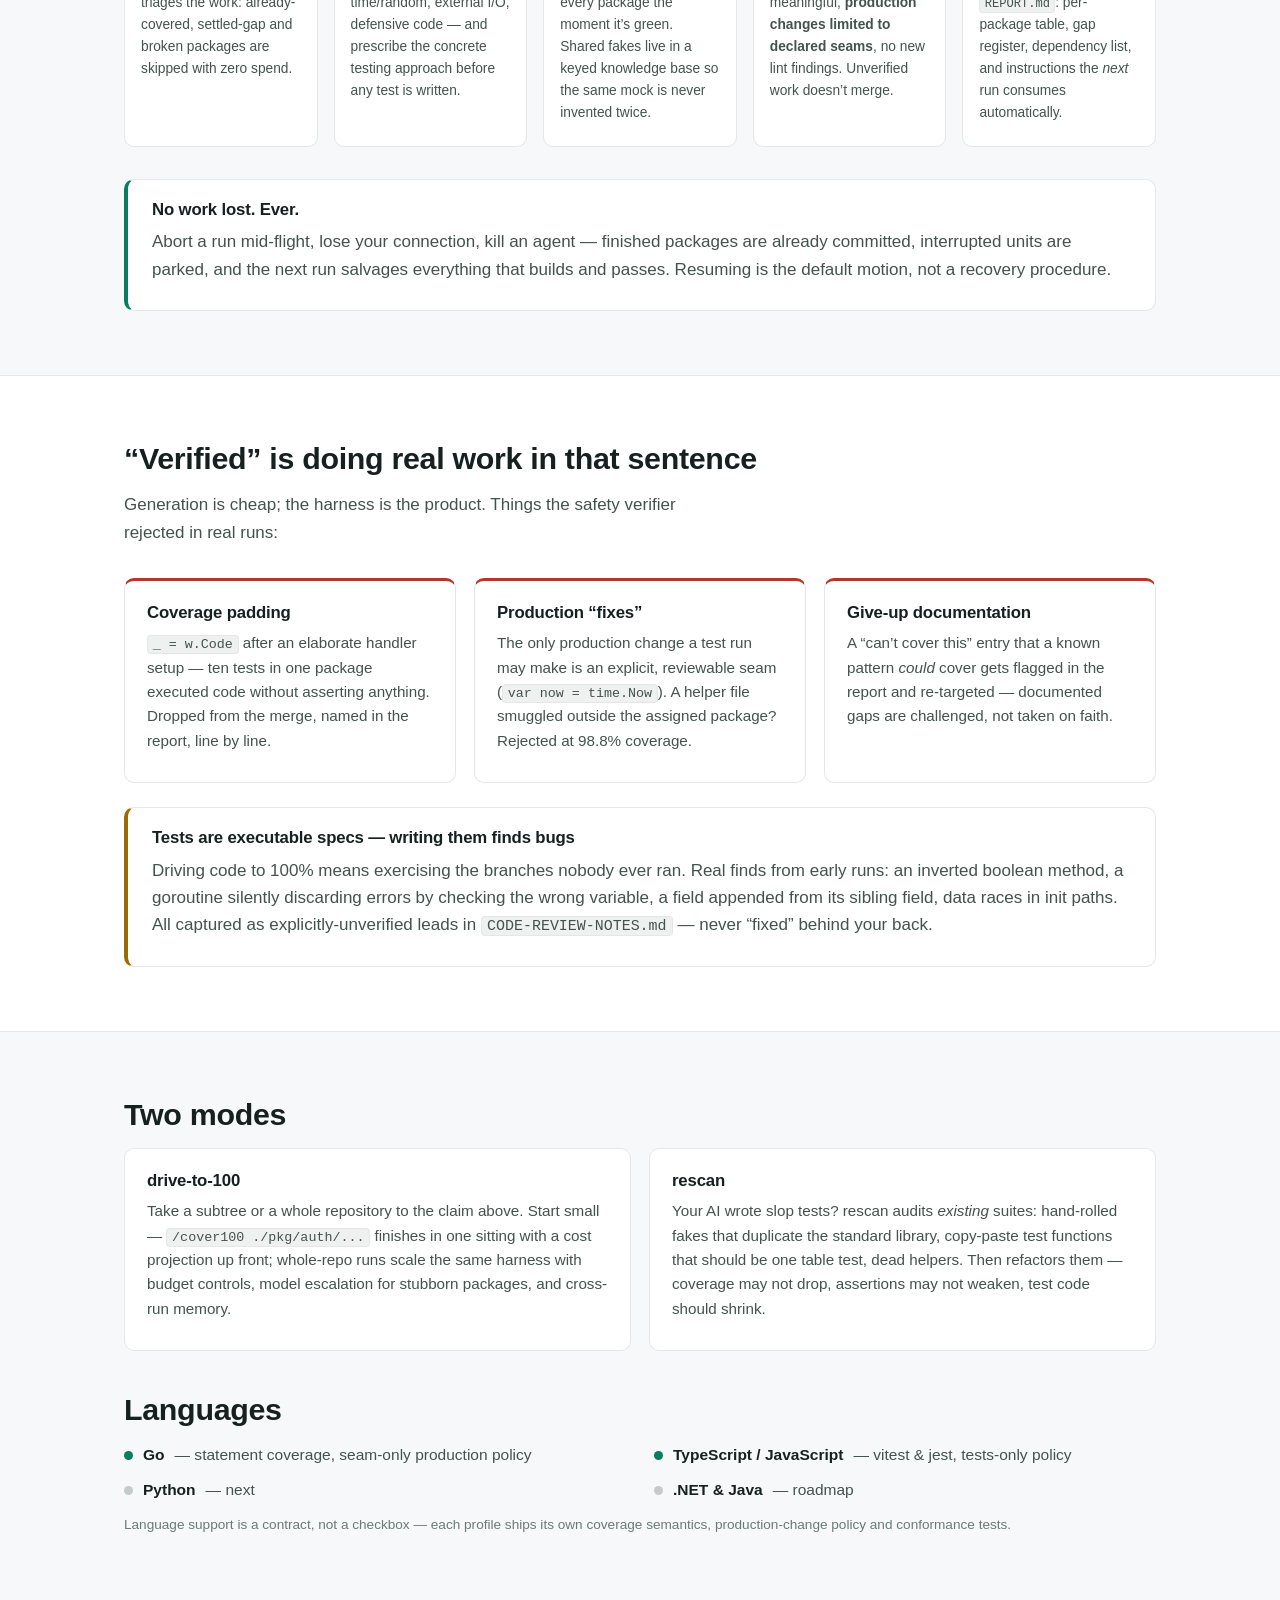
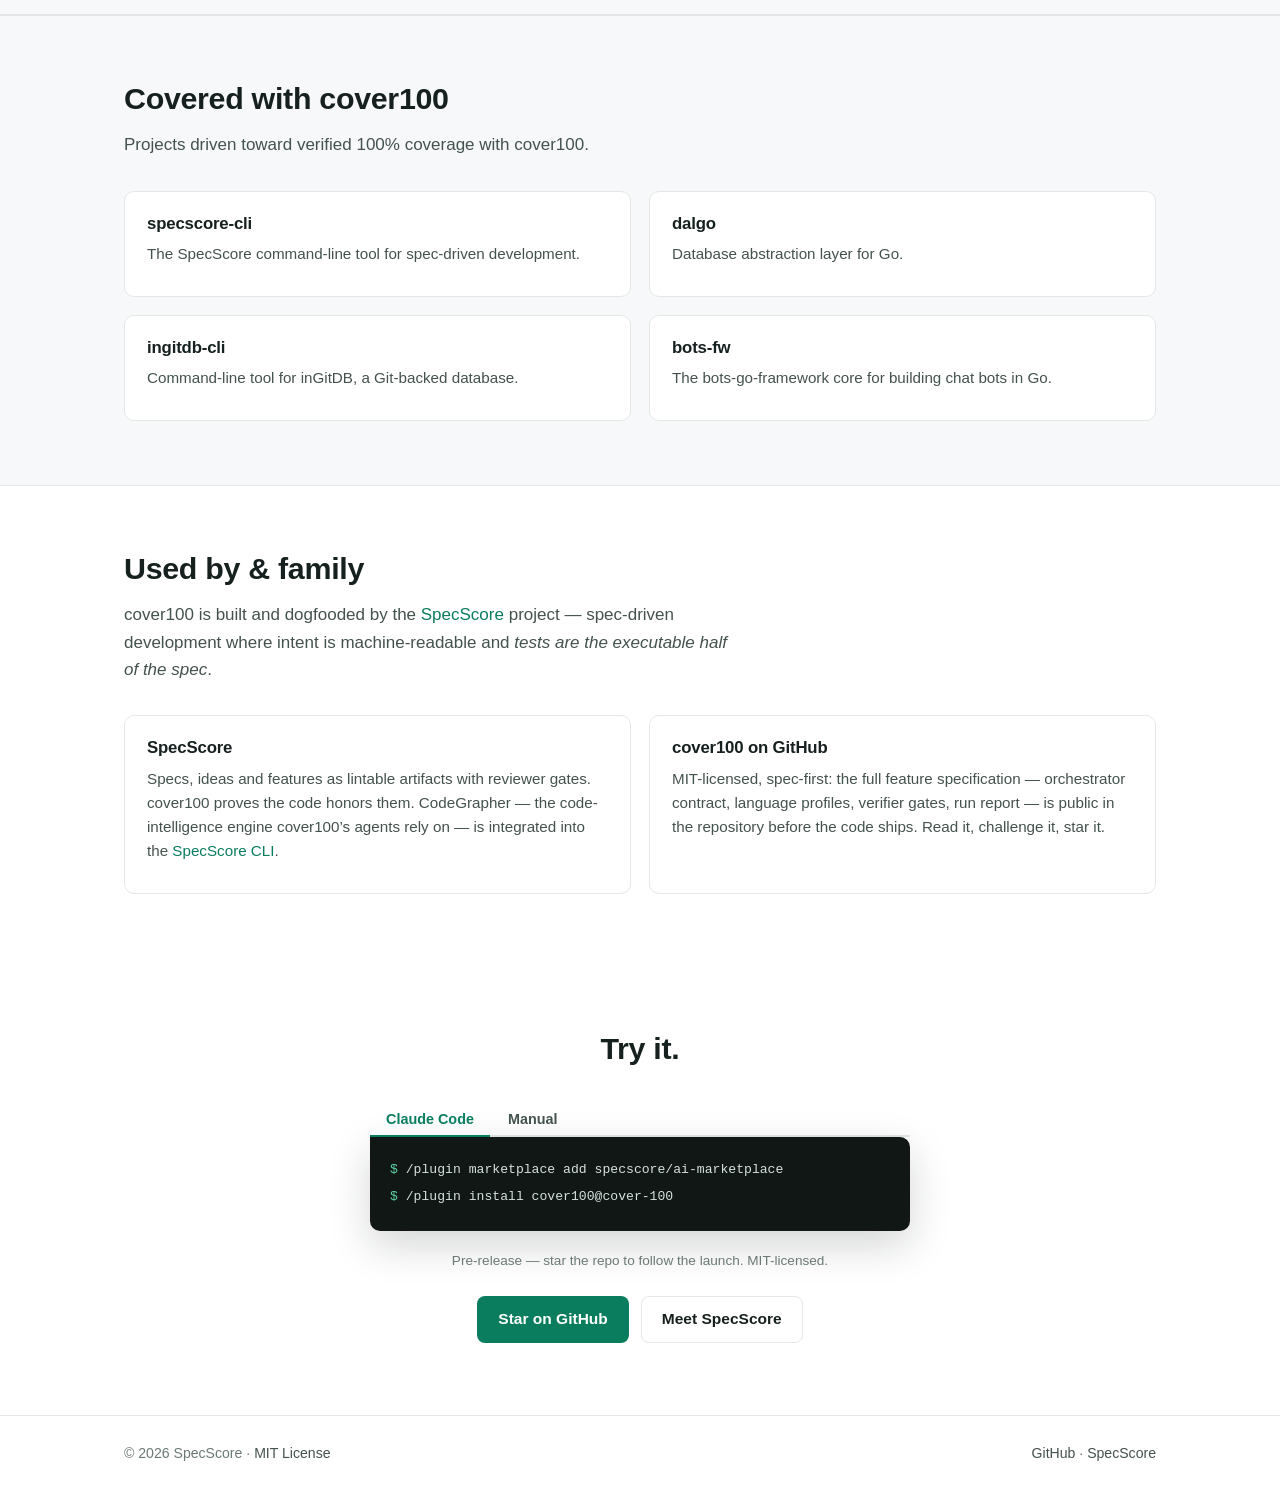
==== commit c34b37bb: "feat(site): add "Covered with cover100" section and nav link Co-Authored-By: Claude Opus 4.8 (1M con" ====
--- a/public/index.html
+++ b/public/index.html
@@ -34,6 +34,7 @@
         <a href="#honest">The claim</a>
         <a href="#how">How it works</a>
         <a href="#modes">Modes</a>
+        <a href="#covered">Covered</a>
         <a href="#family">Family</a>
         <a href="#install">Install</a>
         <a class="nav-cta" href="https://github.com/cover-100/cover100ai">GitHub</a>
@@ -250,6 +251,34 @@
       </div>
     </section>
 
+    <!-- COVERED WITH COVER100 -->
+    <section id="covered" class="section section-alt">
+      <div class="container">
+        <h2>Covered with cover100</h2>
+        <p class="section-lede">
+          Projects driven toward verified 100% coverage with cover100.
+        </p>
+        <div class="cards two">
+          <article class="card">
+            <h3><a href="https://github.com/specscore/specscore-cli">specscore-cli</a></h3>
+            <p>The SpecScore command-line tool for spec-driven development.</p>
+          </article>
+          <article class="card">
+            <h3><a href="https://github.com/dal-go/dalgo">dalgo</a></h3>
+            <p>Database abstraction layer for Go.</p>
+          </article>
+          <article class="card">
+            <h3><a href="https://github.com/ingitdb/ingitdb-cli">ingitdb-cli</a></h3>
+            <p>Command-line tool for inGitDB, a Git-backed database.</p>
+          </article>
+          <article class="card">
+            <h3><a href="https://github.com/bots-go-framework/bots-fw">bots-fw</a></h3>
+            <p>The bots-go-framework core for building chat bots in Go.</p>
+          </article>
+        </div>
+      </div>
+    </section>
+
     <!-- FAMILY / USED BY -->
     <section id="family" class="section">
       <div class="container">
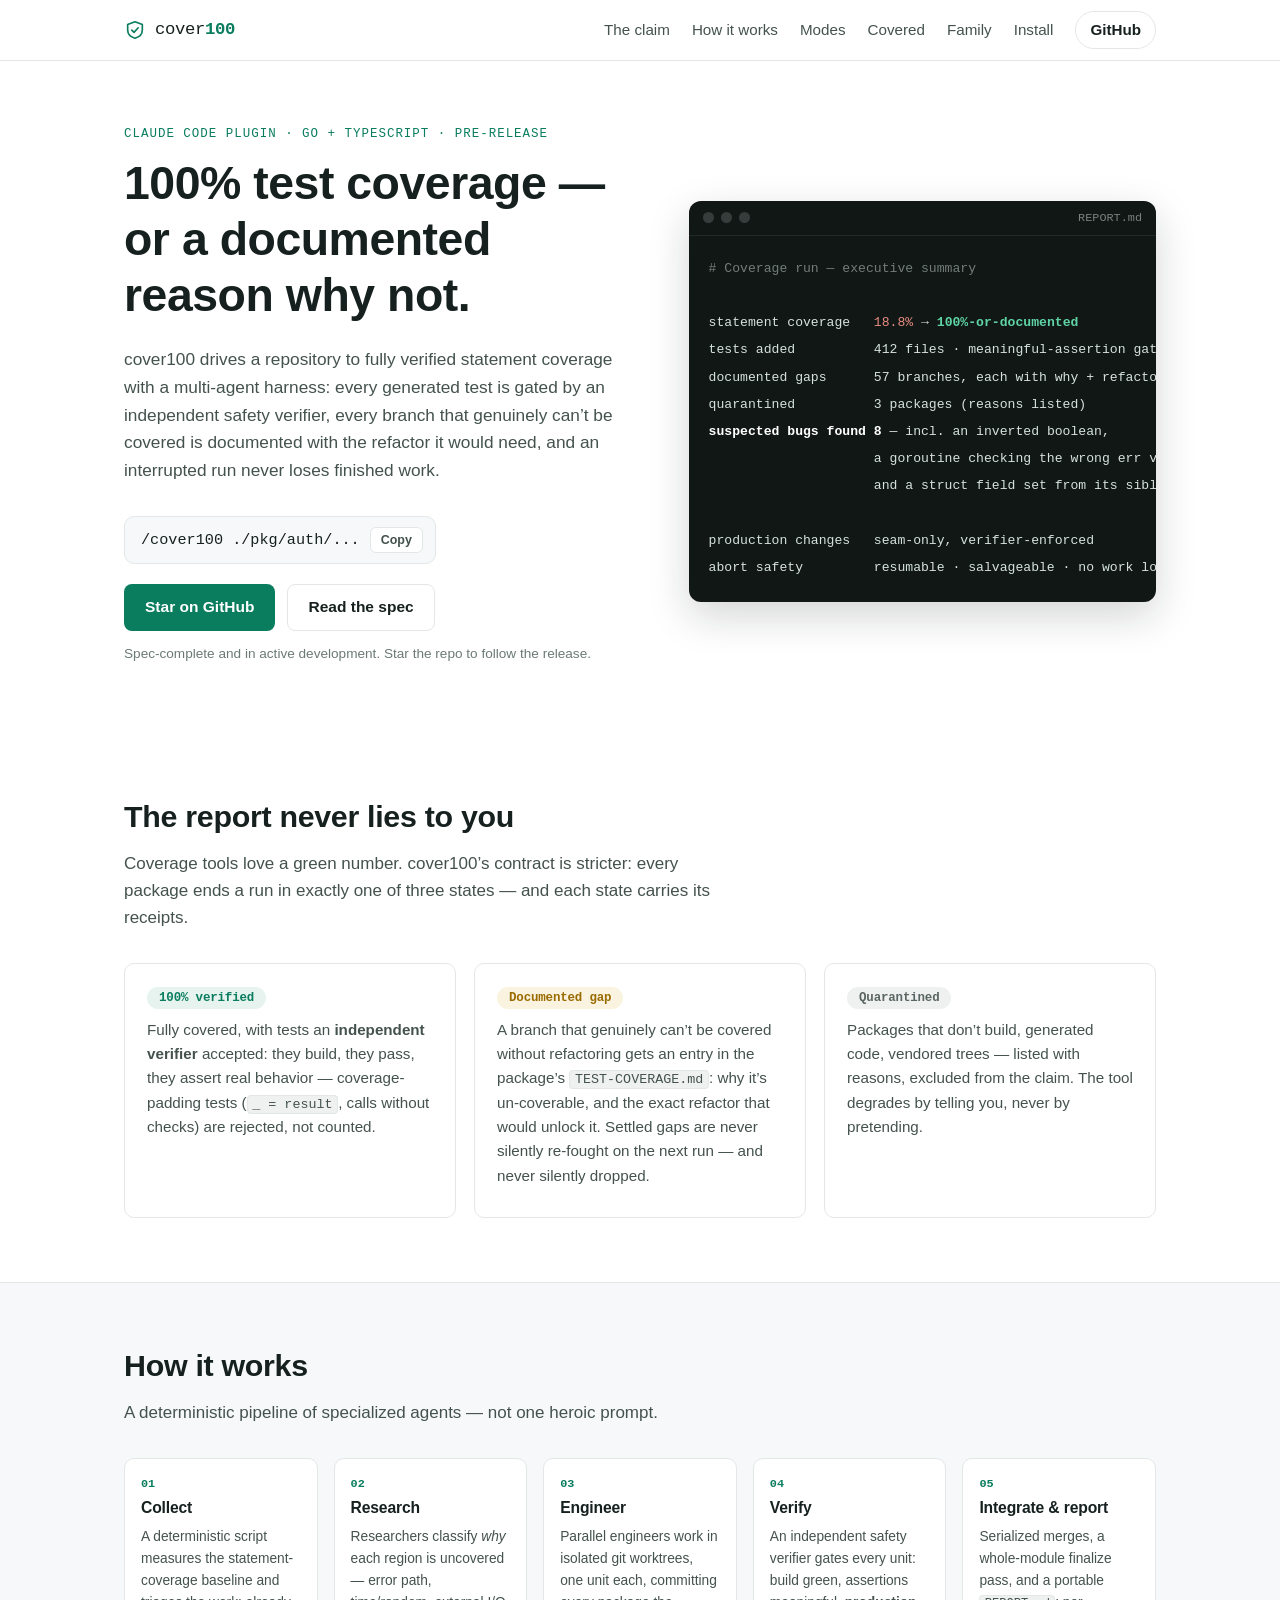
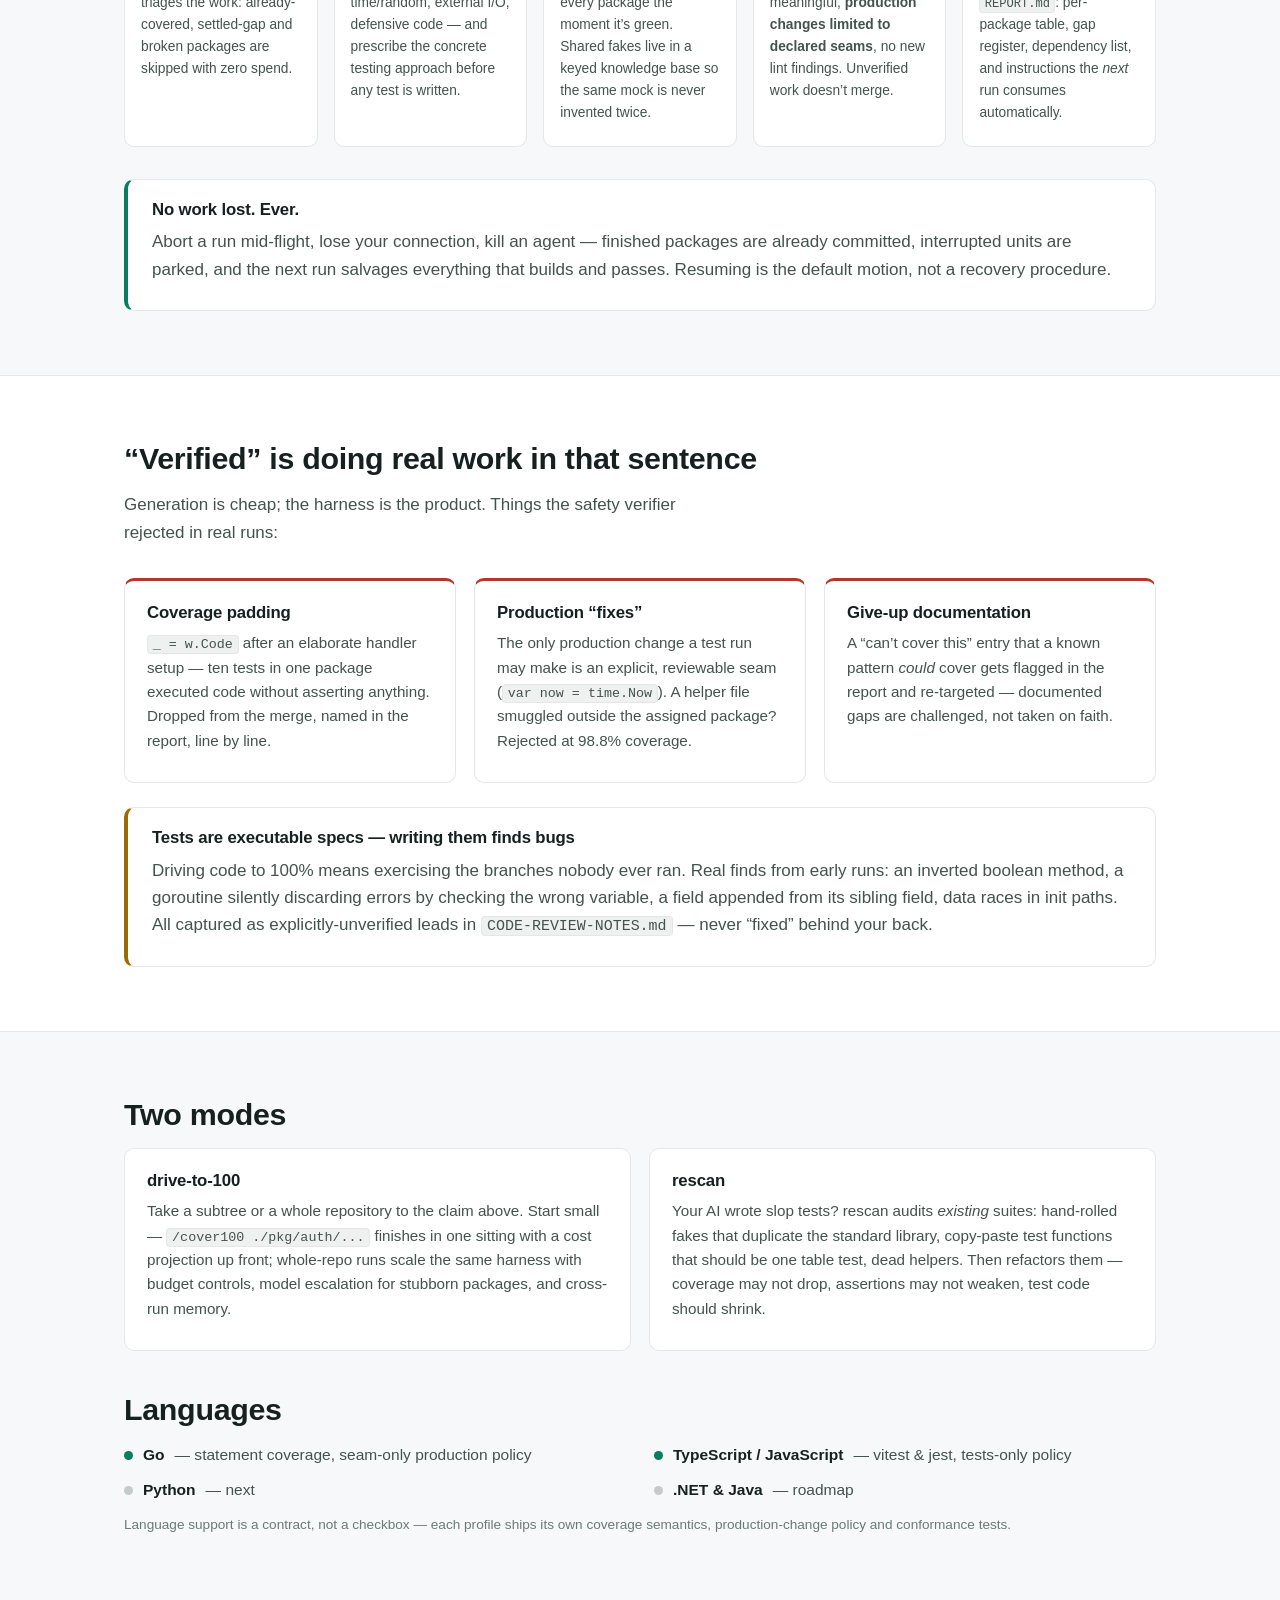
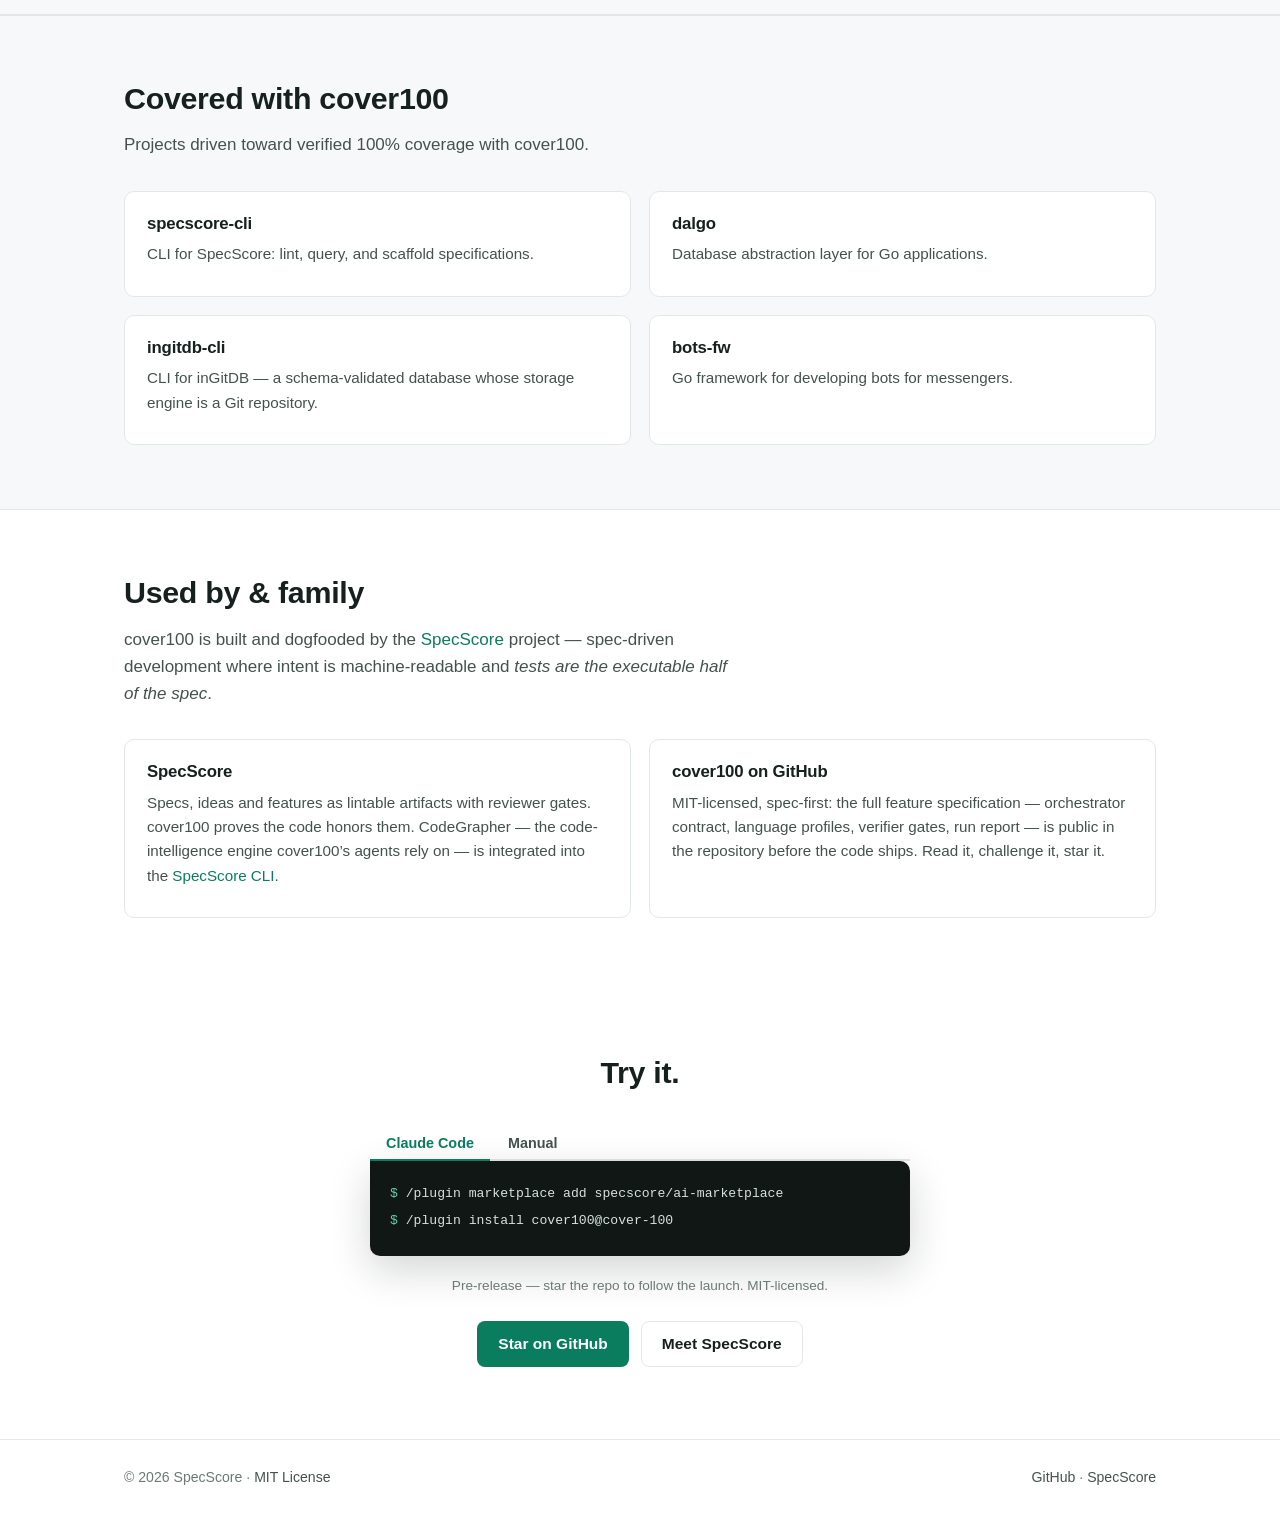
==== commit 8b78e58e: "docs(site): align "Covered with cover100" descriptions with each repo's README Co-Authored-By: Claud" ====
--- a/public/index.html
+++ b/public/index.html
@@ -261,19 +261,19 @@
         <div class="cards two">
           <article class="card">
             <h3><a href="https://github.com/specscore/specscore-cli">specscore-cli</a></h3>
-            <p>The SpecScore command-line tool for spec-driven development.</p>
+            <p>CLI for SpecScore: lint, query, and scaffold specifications.</p>
           </article>
           <article class="card">
             <h3><a href="https://github.com/dal-go/dalgo">dalgo</a></h3>
-            <p>Database abstraction layer for Go.</p>
+            <p>Database abstraction layer for Go applications.</p>
           </article>
           <article class="card">
             <h3><a href="https://github.com/ingitdb/ingitdb-cli">ingitdb-cli</a></h3>
-            <p>Command-line tool for inGitDB, a Git-backed database.</p>
+            <p>CLI for inGitDB &mdash; a schema-validated database whose storage engine is a Git repository.</p>
           </article>
           <article class="card">
             <h3><a href="https://github.com/bots-go-framework/bots-fw">bots-fw</a></h3>
-            <p>The bots-go-framework core for building chat bots in Go.</p>
+            <p>Go framework for developing bots for messengers.</p>
           </article>
         </div>
       </div>
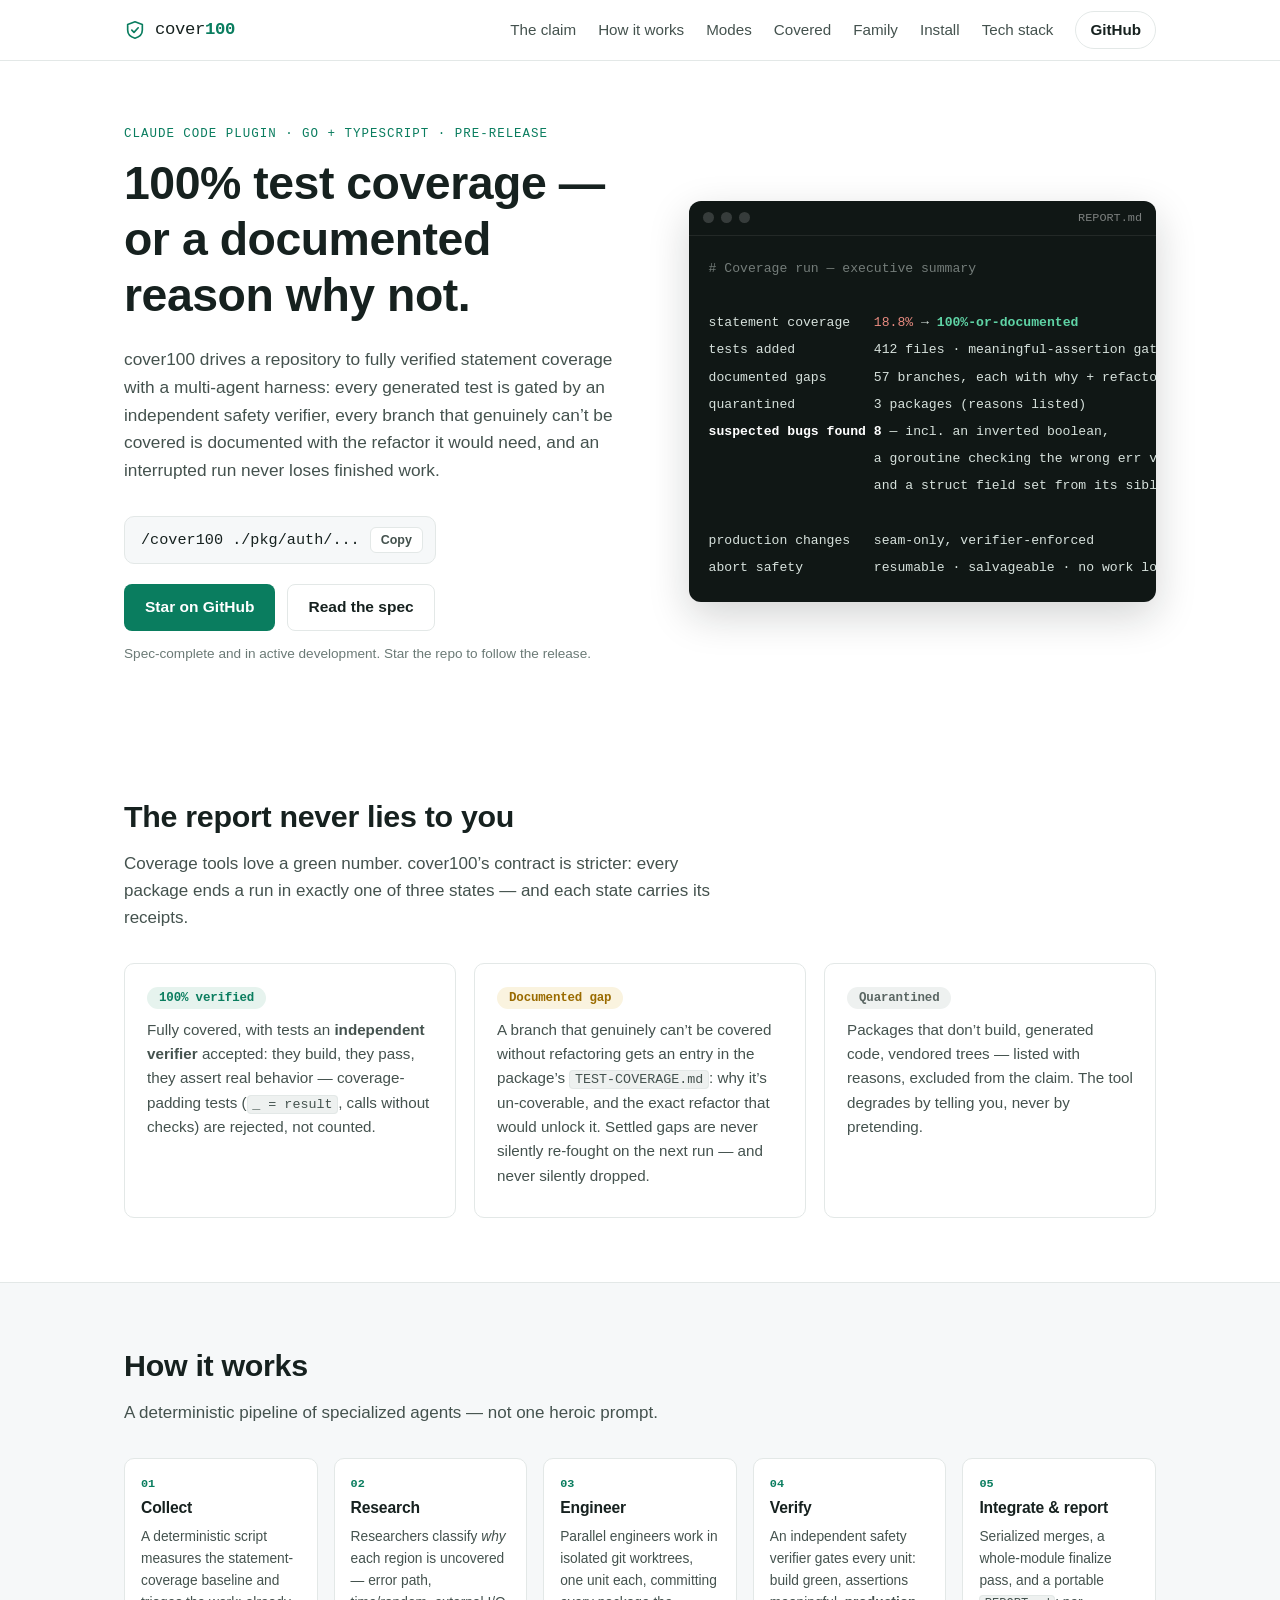
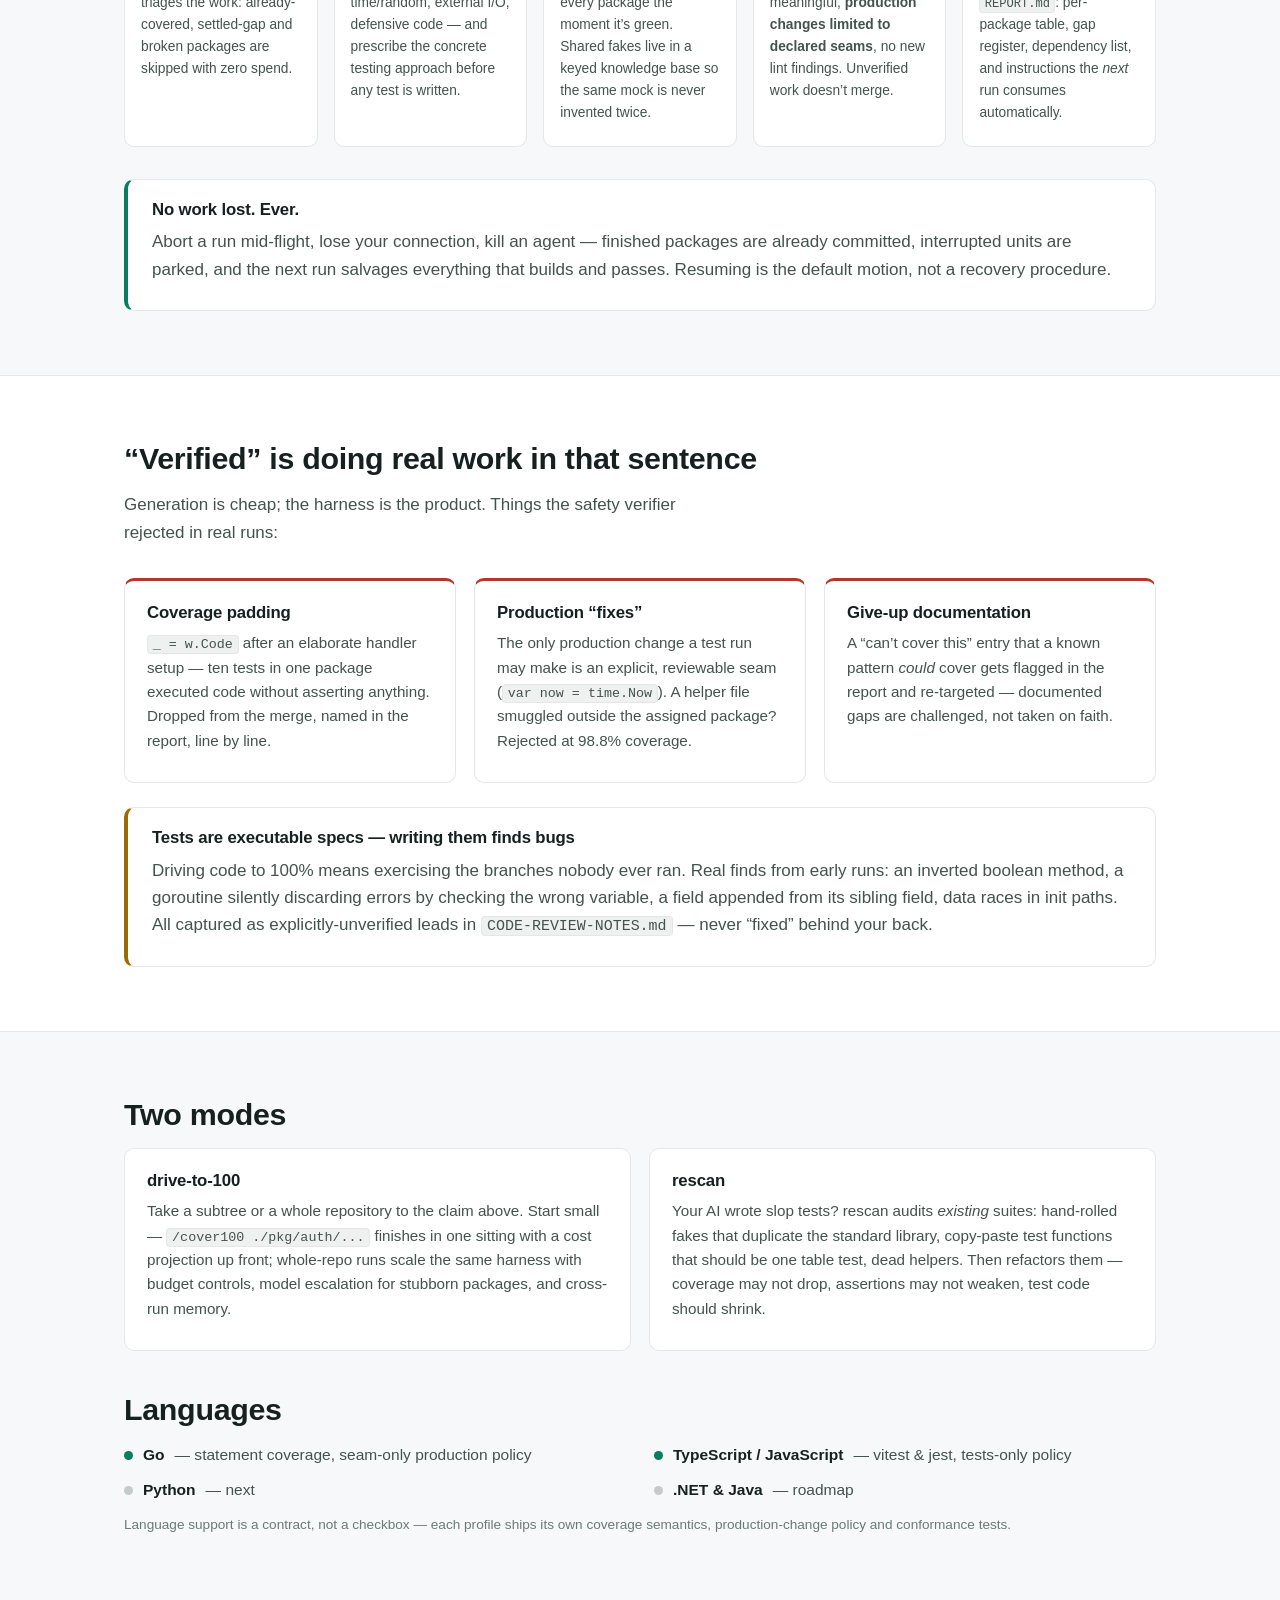
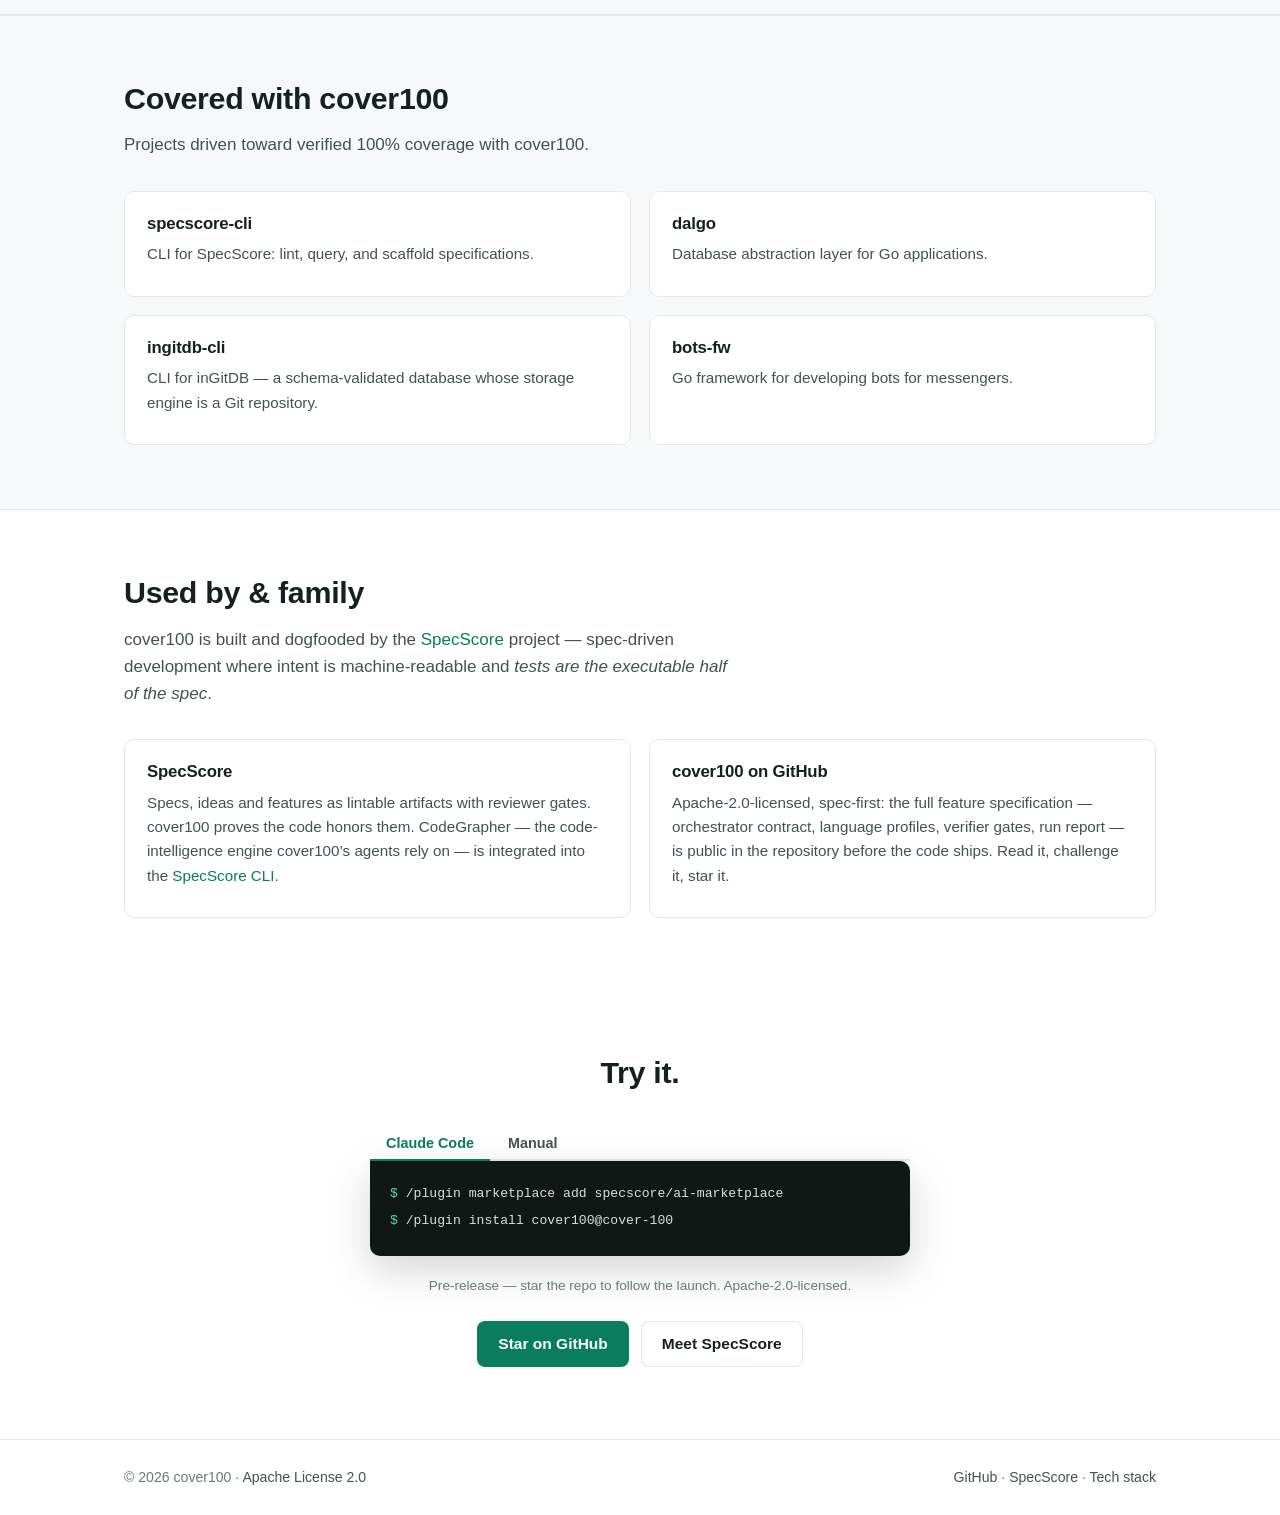
==== commit 1cd3e984: "seo: document cover100 website and coverage tooling" ====
--- a/public/index.html
+++ b/public/index.html
@@ -37,6 +37,7 @@
         <a href="#covered">Covered</a>
         <a href="#family">Family</a>
         <a href="#install">Install</a>
+        <a href="/about/tech-stack/">Tech stack</a>
         <a class="nav-cta" href="https://github.com/cover-100/cover100ai">GitHub</a>
       </nav>
     </div>
@@ -301,7 +302,7 @@
           <article class="card">
             <h3><a href="https://github.com/cover-100/cover100ai">cover100 on GitHub</a></h3>
             <p>
-              MIT-licensed, spec-first: the full feature specification &mdash; orchestrator
+              Apache-2.0-licensed, spec-first: the full feature specification &mdash; orchestrator
               contract, language profiles, verifier gates, run report &mdash; is public in the
               repository before the code ships. Read it, challenge it, star it.
             </p>
@@ -333,7 +334,7 @@
             <p class="qs-note">Copy the <code>skills/</code> directory into your Claude Code skills folder. See the <a href="https://github.com/cover-100/cover100ai">README</a> for the full setup including codegraph.</p>
           </div>
         </div>
-        <p class="fine-print">Pre-release &mdash; star the repo to follow the launch. MIT-licensed.</p>
+        <p class="fine-print">Pre-release &mdash; star the repo to follow the launch. Apache-2.0-licensed.</p>
         <div class="hero-ctas center" style="margin-top:1.5rem;">
           <a class="btn btn-primary" href="https://github.com/cover-100/cover100ai">Star on GitHub</a>
           <a class="btn btn-ghost" href="https://specscore.md/">Meet SpecScore</a>
@@ -345,10 +346,11 @@
 
   <footer class="site-footer">
     <div class="container footer-grid">
-      <p>© 2026 SpecScore · <a href="https://github.com/cover-100/cover100ai/blob/main/LICENSE">MIT License</a></p>
+      <p>© 2026 cover100 · <a href="https://github.com/cover-100/cover100ai/blob/main/LICENSE">Apache License 2.0</a></p>
       <p>
         <a href="https://github.com/cover-100/cover100ai">GitHub</a> ·
         <a href="https://specscore.md/">SpecScore</a>
+        · <a href="/about/tech-stack/">Tech stack</a>
       </p>
     </div>
   </footer>
--- a/public/style.css
+++ b/public/style.css
@@ -210,6 +210,13 @@
 .section-alt { background: var(--bg-alt); border-top: 1px solid var(--line); border-bottom: 1px solid var(--line); }
 .section-lede { color: var(--ink-soft); max-width: 64ch; margin-bottom: 2rem; }
 
+.tech-stack-content { max-width: 800px; padding-top: 52px; padding-bottom: 76px; }
+.tech-stack-content h1 { margin-bottom: 0.6em; }
+.tech-stack-content .lede { margin-bottom: 2.5rem; }
+.tech-stack-content section { padding: 1.4rem 0; border-top: 1px solid var(--line); }
+.tech-stack-content section p { color: var(--ink-soft); }
+.tech-stack-crumb { font-size: 0.88rem; color: var(--ink-faint); margin-bottom: 2.2rem; }
+
 /* ---------- cards ---------- */
 
 .cards { display: grid; gap: 18px; }
